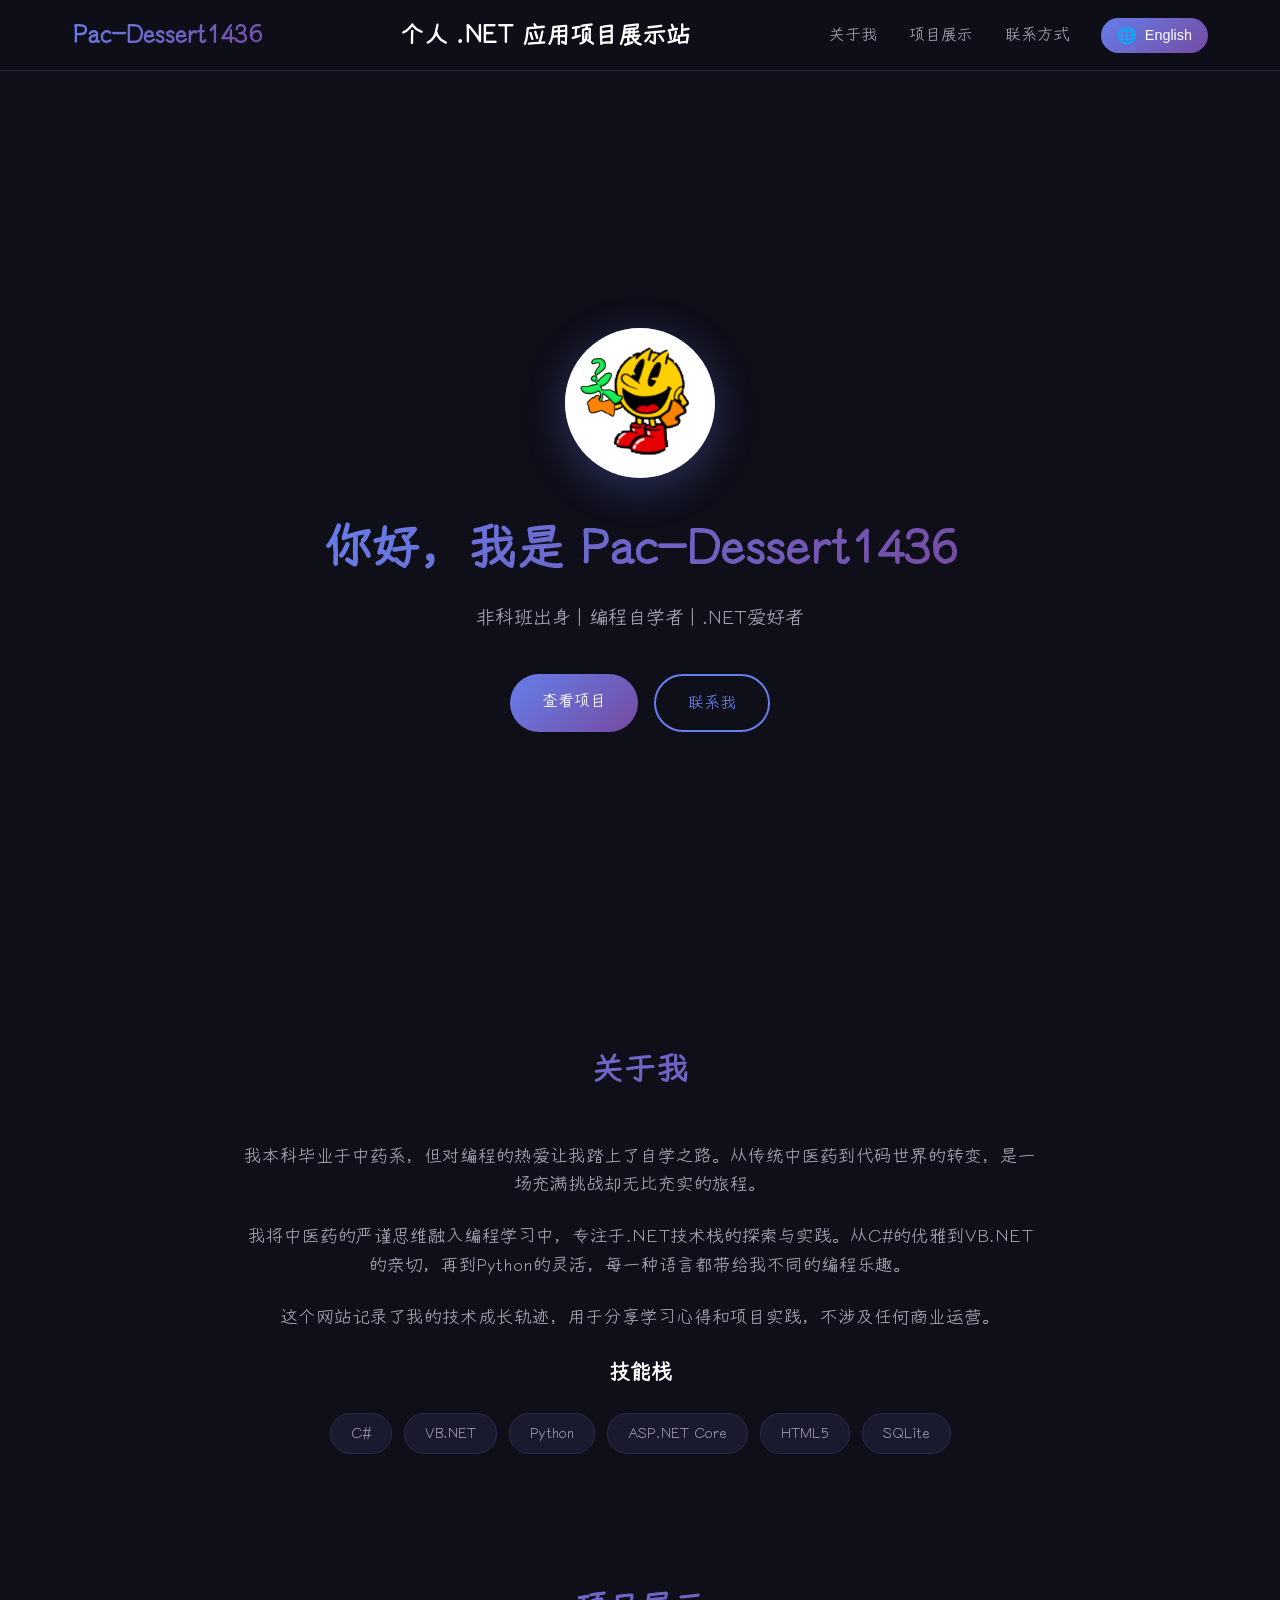
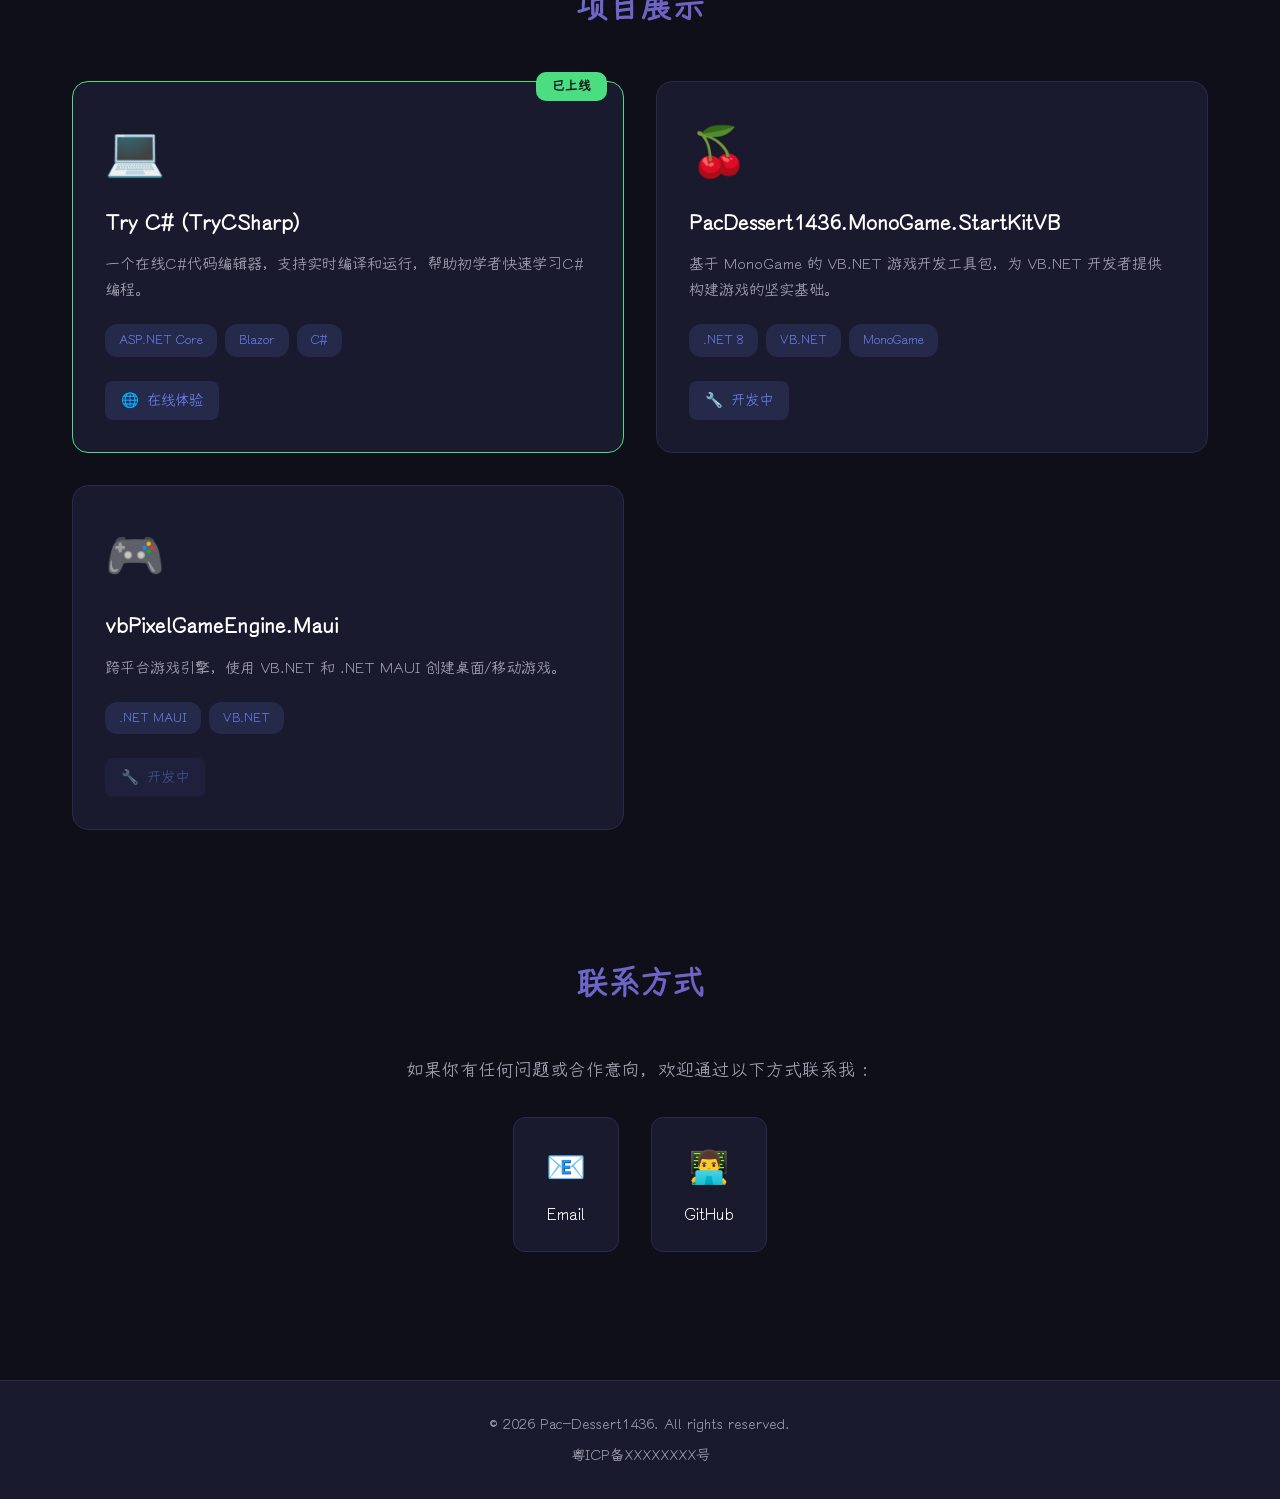
==== index.html @ a5272d70 "Polish the About Me sections Also introduced the local font file to speed up homepage loading." ====
<!DOCTYPE html>
<html lang="zh-CN">

<head>
    <meta charset="UTF-8">
    <meta name="viewport" content="width=device-width, initial-scale=1.0">
    <title>个人net应用项目展示站</title>
    <link rel="stylesheet" href="index.css">
</head>

<body>
    <header>
        <nav>
            <div class="logo">
                <h1>Pac-Dessert1436</h1>
            </div>
            <div class="site-name">
                <h2>个人 .NET 应用项目展示站</h2>
            </div>
            <div class="nav-links">
                <a href="#about" class="nav-link">关于我</a>
                <a href="#projects" class="nav-link">项目展示</a>
                <a href="#contact" class="nav-link">联系方式</a>
                <button class="lang-btn" id="langBtn" onclick="toggleLanguage()">
                    <span class="lang-icon">🌐</span>
                    <span class="lang-text">English</span>
                </button>
            </div>
        </nav>
    </header>

    <main>
        <section id="hero">
            <div class="hero-content">
                <div class="avatar">
                    <div class="avatar-circle">
                        <img src="avatar.png" alt="Profile" class="avatar-image">
                    </div>
                </div>
                <h2 class="hero-title">你好，我是 Pac-Dessert1436</h2>
                <p class="hero-subtitle">非科班出身 | 编程自学者 | .NET爱好者</p>
                <div class="hero-buttons">
                    <a href="#projects" class="btn-primary">查看项目</a>
                    <a href="#contact" class="btn-secondary">联系我</a>
                </div>
            </div>
        </section>

        <section id="about">
            <h2 class="section-title">关于我</h2>
            <div class="about-content">
                <p>我本科毕业于中药系，但对编程的热爱让我踏上了自学之路。从传统中医药到代码世界的转变，是一场充满挑战却无比充实的旅程。</p>
                <p>我将中医药的严谨思维融入编程学习中，专注于.NET技术栈的探索与实践。从C#的优雅到VB.NET的亲切，再到Python的灵活，每一种语言都带给我不同的编程乐趣。</p>
                <p>这个网站记录了我的技术成长轨迹，用于分享学习心得和项目实践，不涉及任何商业运营。</p>
                <div class="skills">
                    <h3>技能栈</h3>
                    <div class="skill-tags">
                        <span class="skill-tag">C#</span>
                        <span class="skill-tag">VB.NET</span>
                        <span class="skill-tag">Python</span>
                        <span class="skill-tag">ASP.NET Core</span>
                        <span class="skill-tag">HTML5</span>
                        <span class="skill-tag">SQLite</span>
                    </div>
                </div>
            </div>
        </section>

        <section id="projects">
            <h2 class="section-title">项目展示</h2>
            <div class="projects-grid">
                <div class="project-card active-project">
                    <div class="project-badge">已上线</div>
                    <div class="project-icon">💻</div>
                    <h3 class="project-title">Try C# (TryCSharp)</h3>
                    <p class="project-description">一个在线C#代码编辑器，支持实时编译和运行，帮助初学者快速学习C#编程。</p>
                    <div class="project-tech">
                        <span class="tech-tag">ASP.NET Core</span>
                        <span class="tech-tag">Blazor</span>
                        <span class="tech-tag">C#</span>
                    </div>
                    <div class="project-links">
                        <a href="https://trycsharp.pac-dessert1436.net" target="_blank" class="project-link">
                            <span>🌐</span> 在线体验
                        </a>
                    </div>
                </div>

                <div class="project-card">
                    <div class="project-icon">🍒</div>
                    <h3 class="project-title">PacDessert1436.MonoGame.StartKitVB</h3>
                    <p class="project-description">基于 MonoGame 的 VB.NET 游戏开发工具包，为 VB.NET 开发者提供构建游戏的坚实基础。</p>
                    <div class="project-tech">
                        <span class="tech-tag">.NET 8</span>
                        <span class="tech-tag">VB.NET</span>
                        <span class="tech-tag">MonoGame</span>
                    </div>
                    <div class="project-links">
                        <a href="https://www.nuget.org/packages/PacDessert1436.MonoGame.StartKitVB/" target="_blank"
                            class="project-link">
                            <span>🔧</span> 开发中
                        </a>
                    </div>
                </div>

                <div class="project-card">
                    <div class="project-icon">🎮</div>
                    <h3 class="project-title">vbPixelGameEngine.Maui</h3>
                    <p class="project-description">跨平台游戏引擎，使用 VB.NET 和 .NET MAUI 创建桌面/移动游戏。</p>
                    <div class="project-tech">
                        <span class="tech-tag">.NET MAUI</span>
                        <span class="tech-tag">VB.NET</span>
                    </div>
                    <div class="project-links">
                        <a href="#" class="project-link disabled">
                            <span>🔧</span> 开发中
                        </a>
                    </div>
                </div>
            </div>
        </section>

        <section id="contact">
            <h2 class="section-title">联系方式</h2>
            <div class="contact-content">
                <p>如果你有任何问题或合作意向，欢迎通过以下方式联系我：</p>
                <div class="contact-links">
                    <a href="mailto:benjamin_1436@qq.com" class="contact-link">
                        <span class="contact-icon">📧</span>
                        <span>Email</span>
                    </a>
                    <a href="https://github.com/Pac-Dessert1436" target="_blank" class="contact-link">
                        <span class="contact-icon">👨‍💻</span>
                        <span>GitHub</span>
                    </a>
                </div>
            </div>
        </section>
    </main>

    <footer>
        <div class="footer-content">
            <p>&copy; 2026 Pac-Dessert1436. All rights reserved.</p>
            <a href="https://beian.miit.gov.cn/" target="_blank" rel="noopener noreferrer">
                粤ICP备XXXXXXXX号
            </a>
        </div>
    </footer>

    <script src="index.js"></script>
</body>

</html>
---- index.css ----
@font-face {
    font-family: 'Yozai';
    src: url('Yozai-Regular.ttf') format('truetype');
    font-weight: normal;
    font-style: normal;
    font-display: swap;
}

* {
    margin: 0;
    padding: 0;
    box-sizing: border-box;
}

:root {
    --primary-color: #667eea;
    --primary-dark: #5a6fd6;
    --secondary-color: #764ba2;
    --bg-dark: #0f0f1a;
    --bg-card: #1a1a2e;
    --bg-card-hover: #252542;
    --text-primary: #ffffff;
    --text-secondary: #a0a0b0;
    --border-color: #2a2a4a;
    --accent-color: #4ade80;
}

body {
    font-family: 'Yozai', sans-serif;
    background-color: var(--bg-dark);
    color: var(--text-primary);
    line-height: 1.6;
    min-height: 100vh;
}

header {
    position: fixed;
    top: 0;
    left: 0;
    right: 0;
    background-color: rgba(15, 15, 26, 0.95);
    backdrop-filter: blur(10px);
    z-index: 1000;
    border-bottom: 1px solid var(--border-color);
}

nav {
    max-width: 1200px;
    margin: 0 auto;
    padding: 1rem 2rem;
    display: flex;
    justify-content: space-between;
    align-items: center;
}

.logo h1 {
    font-size: 1.5rem;
    background: linear-gradient(135deg, var(--primary-color), var(--secondary-color));
    -webkit-background-clip: text;
    -webkit-text-fill-color: transparent;
    background-clip: text;
}

.nav-links {
    display: flex;
    gap: 2rem;
    align-items: center;
}

.nav-link {
    color: var(--text-secondary);
    text-decoration: none;
    font-weight: 400;
    transition: color 0.3s ease;
}

.nav-link:hover {
    color: var(--primary-color);
}

.lang-btn {
    display: flex;
    align-items: center;
    gap: 0.5rem;
    padding: 0.5rem 1rem;
    background: linear-gradient(135deg, var(--primary-color), var(--secondary-color));
    border: none;
    border-radius: 20px;
    color: white;
    font-size: 0.9rem;
    cursor: pointer;
    transition: transform 0.3s ease, box-shadow 0.3s ease;
}

.lang-btn:hover {
    transform: translateY(-2px);
    box-shadow: 0 4px 15px rgba(102, 126, 234, 0.4);
}

.lang-icon {
    font-size: 1rem;
}

main {
    padding-top: 80px;
}

section {
    padding: 4rem 2rem;
    max-width: 1200px;
    margin: 0 auto;
}

.section-title {
    font-size: 2rem;
    text-align: center;
    margin-bottom: 3rem;
    background: linear-gradient(135deg, var(--primary-color), var(--secondary-color));
    -webkit-background-clip: text;
    -webkit-text-fill-color: transparent;
    background-clip: text;
}

#hero {
    min-height: 100vh;
    display: flex;
    align-items: center;
    justify-content: center;
    text-align: center;
    padding: 6rem 2rem;
}

.hero-content {
    max-width: 800px;
}

.avatar {
    margin-bottom: 2rem;
}

.avatar-circle {
    width: 150px;
    height: 150px;
    border-radius: 50%;
    background: linear-gradient(135deg, var(--primary-color), var(--secondary-color));
    display: flex;
    align-items: center;
    justify-content: center;
    margin: 0 auto;
    box-shadow: 0 10px 40px rgba(102, 126, 234, 0.3);
    animation: float 3s ease-in-out infinite;
}

@keyframes float {
    0%, 100% { transform: translateY(0); }
    50% { transform: translateY(-10px); }
}

.avatar-image {
    width: 100%;
    height: 100%;
    border-radius: 50%;
    object-fit: cover;
}

.hero-title {
    font-size: 3rem;
    margin-bottom: 1rem;
    background: linear-gradient(135deg, var(--primary-color), var(--secondary-color));
    -webkit-background-clip: text;
    -webkit-text-fill-color: transparent;
    background-clip: text;
}

.hero-subtitle {
    font-size: 1.2rem;
    color: var(--text-secondary);
    margin-bottom: 2.5rem;
}

.hero-buttons {
    display: flex;
    gap: 1rem;
    justify-content: center;
    flex-wrap: wrap;
}

.btn-primary, .btn-secondary {
    padding: 0.875rem 2rem;
    border-radius: 30px;
    text-decoration: none;
    font-weight: 500;
    transition: all 0.3s ease;
}

.btn-primary {
    background: linear-gradient(135deg, var(--primary-color), var(--secondary-color));
    color: white;
}

.btn-primary:hover {
    transform: translateY(-2px);
    box-shadow: 0 5px 20px rgba(102, 126, 234, 0.4);
}

.btn-secondary {
    background: transparent;
    color: var(--primary-color);
    border: 2px solid var(--primary-color);
}

.btn-secondary:hover {
    background: var(--primary-color);
    color: white;
}

.about-content {
    max-width: 800px;
    margin: 0 auto;
    text-align: center;
}

.about-content p {
    font-size: 1.1rem;
    color: var(--text-secondary);
    margin-bottom: 1.5rem;
}

.skills h3 {
    font-size: 1.3rem;
    margin-bottom: 1.5rem;
    color: var(--text-primary);
}

.skill-tags {
    display: flex;
    flex-wrap: wrap;
    gap: 0.75rem;
    justify-content: center;
}

.skill-tag {
    padding: 0.5rem 1.25rem;
    background-color: var(--bg-card);
    border: 1px solid var(--border-color);
    border-radius: 20px;
    color: var(--text-secondary);
    font-size: 0.9rem;
    transition: all 0.3s ease;
}

.skill-tag:hover {
    border-color: var(--primary-color);
    color: var(--primary-color);
}

.projects-grid {
    display: grid;
    grid-template-columns: repeat(2, 1fr);
    gap: 2rem;
}

.project-card {
    background-color: var(--bg-card);
    border: 1px solid var(--border-color);
    border-radius: 16px;
    padding: 2rem;
    transition: all 0.3s ease;
    position: relative;
}

.project-card:hover {
    transform: translateY(-5px);
    border-color: var(--primary-color);
    box-shadow: 0 10px 40px rgba(102, 126, 234, 0.15);
}

.project-card.active-project {
    border-color: var(--accent-color);
}

.project-badge {
    position: absolute;
    top: -10px;
    right: 1rem;
    padding: 0.25rem 1rem;
    background-color: var(--accent-color);
    color: var(--bg-dark);
    border-radius: 10px;
    font-size: 0.8rem;
    font-weight: 600;
}

.project-icon {
    font-size: 3rem;
    margin-bottom: 1rem;
}

.project-title {
    font-size: 1.3rem;
    margin-bottom: 0.75rem;
    color: var(--text-primary);
}

.project-description {
    color: var(--text-secondary);
    font-size: 0.95rem;
    margin-bottom: 1.25rem;
    line-height: 1.7;
}

.project-tech {
    display: flex;
    flex-wrap: wrap;
    gap: 0.5rem;
    margin-bottom: 1.5rem;
}

.tech-tag {
    padding: 0.375rem 0.875rem;
    background-color: rgba(102, 126, 234, 0.15);
    border-radius: 12px;
    color: var(--primary-color);
    font-size: 0.8rem;
}

.project-links {
    display: flex;
    gap: 1rem;
}

.project-link {
    display: flex;
    align-items: center;
    gap: 0.5rem;
    padding: 0.5rem 1rem;
    background-color: rgba(102, 126, 234, 0.15);
    border-radius: 8px;
    color: var(--primary-color);
    text-decoration: none;
    font-size: 0.9rem;
    transition: all 0.3s ease;
}

.project-link:hover:not(.disabled) {
    background-color: var(--primary-color);
    color: white;
}

.project-link.disabled {
    opacity: 0.5;
    cursor: not-allowed;
}

.contact-content {
    max-width: 600px;
    margin: 0 auto;
    text-align: center;
}

.contact-content p {
    font-size: 1.1rem;
    color: var(--text-secondary);
    margin-bottom: 2rem;
}

.contact-links {
    display: flex;
    justify-content: center;
    gap: 2rem;
    flex-wrap: wrap;
}

.contact-link {
    display: flex;
    flex-direction: column;
    align-items: center;
    gap: 0.5rem;
    padding: 1.5rem 2rem;
    background-color: var(--bg-card);
    border: 1px solid var(--border-color);
    border-radius: 12px;
    color: var(--text-primary);
    text-decoration: none;
    transition: all 0.3s ease;
}

.contact-link:hover {
    border-color: var(--primary-color);
    transform: translateY(-3px);
}

.contact-icon {
    font-size: 2rem;
}

footer {
    background-color: var(--bg-card);
    border-top: 1px solid var(--border-color);
    padding: 2rem;
    margin-top: 4rem;
}

.footer-content {
    max-width: 1200px;
    margin: 0 auto;
    text-align: center;
    color: var(--text-secondary);
    font-size: 0.9rem;
}

.footer-content a {
    color: var(--text-secondary);
    text-decoration: none;
    margin-top: 0.5rem;
    display: inline-block;
}

.footer-content a:hover {
    color: var(--primary-color);
}

@media (max-width: 768px) {
    .nav-links {
        gap: 1rem;
    }

    .nav-link {
        font-size: 0.9rem;
    }

    .hero-title {
        font-size: 2rem;
    }

    .hero-subtitle {
        font-size: 1rem;
    }

    .section-title {
        font-size: 1.5rem;
    }

    .projects-grid {
        grid-template-columns: 1fr;
    }

    .contact-links {
        gap: 1rem;
    }
}
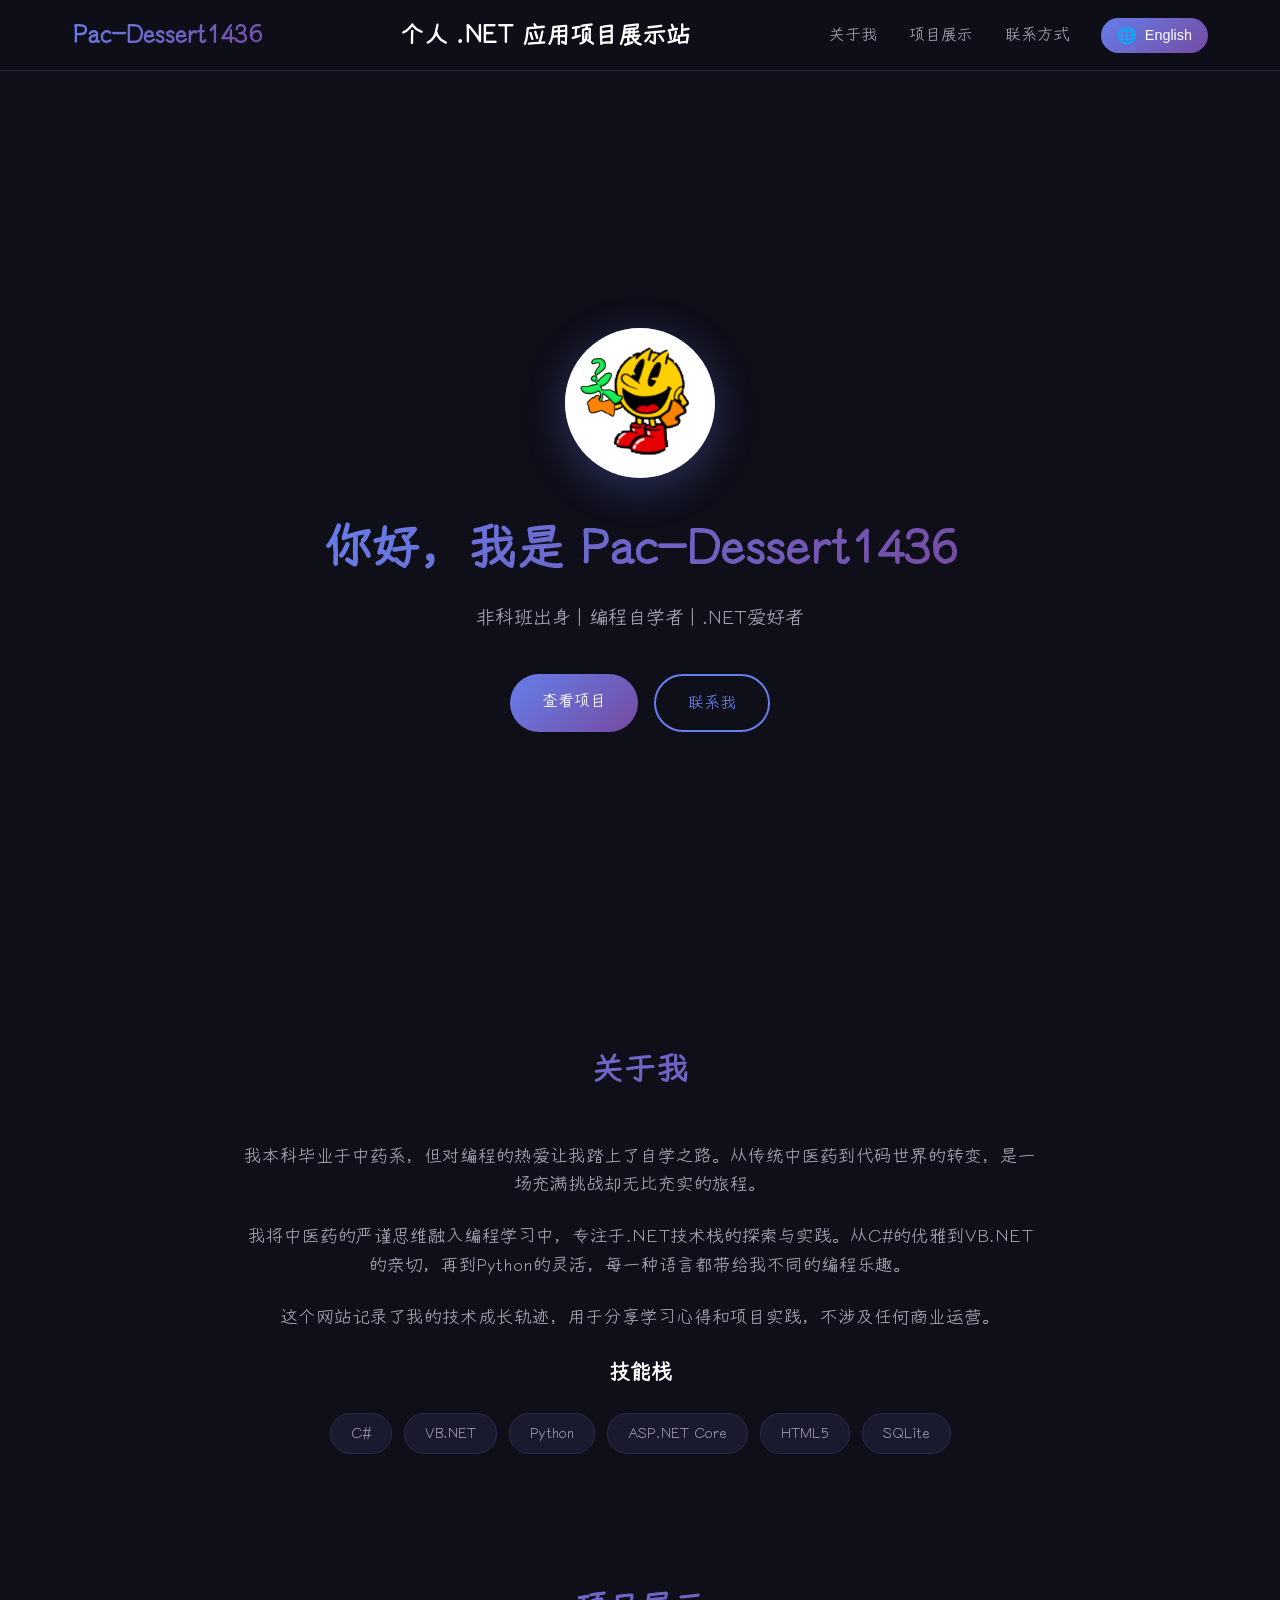
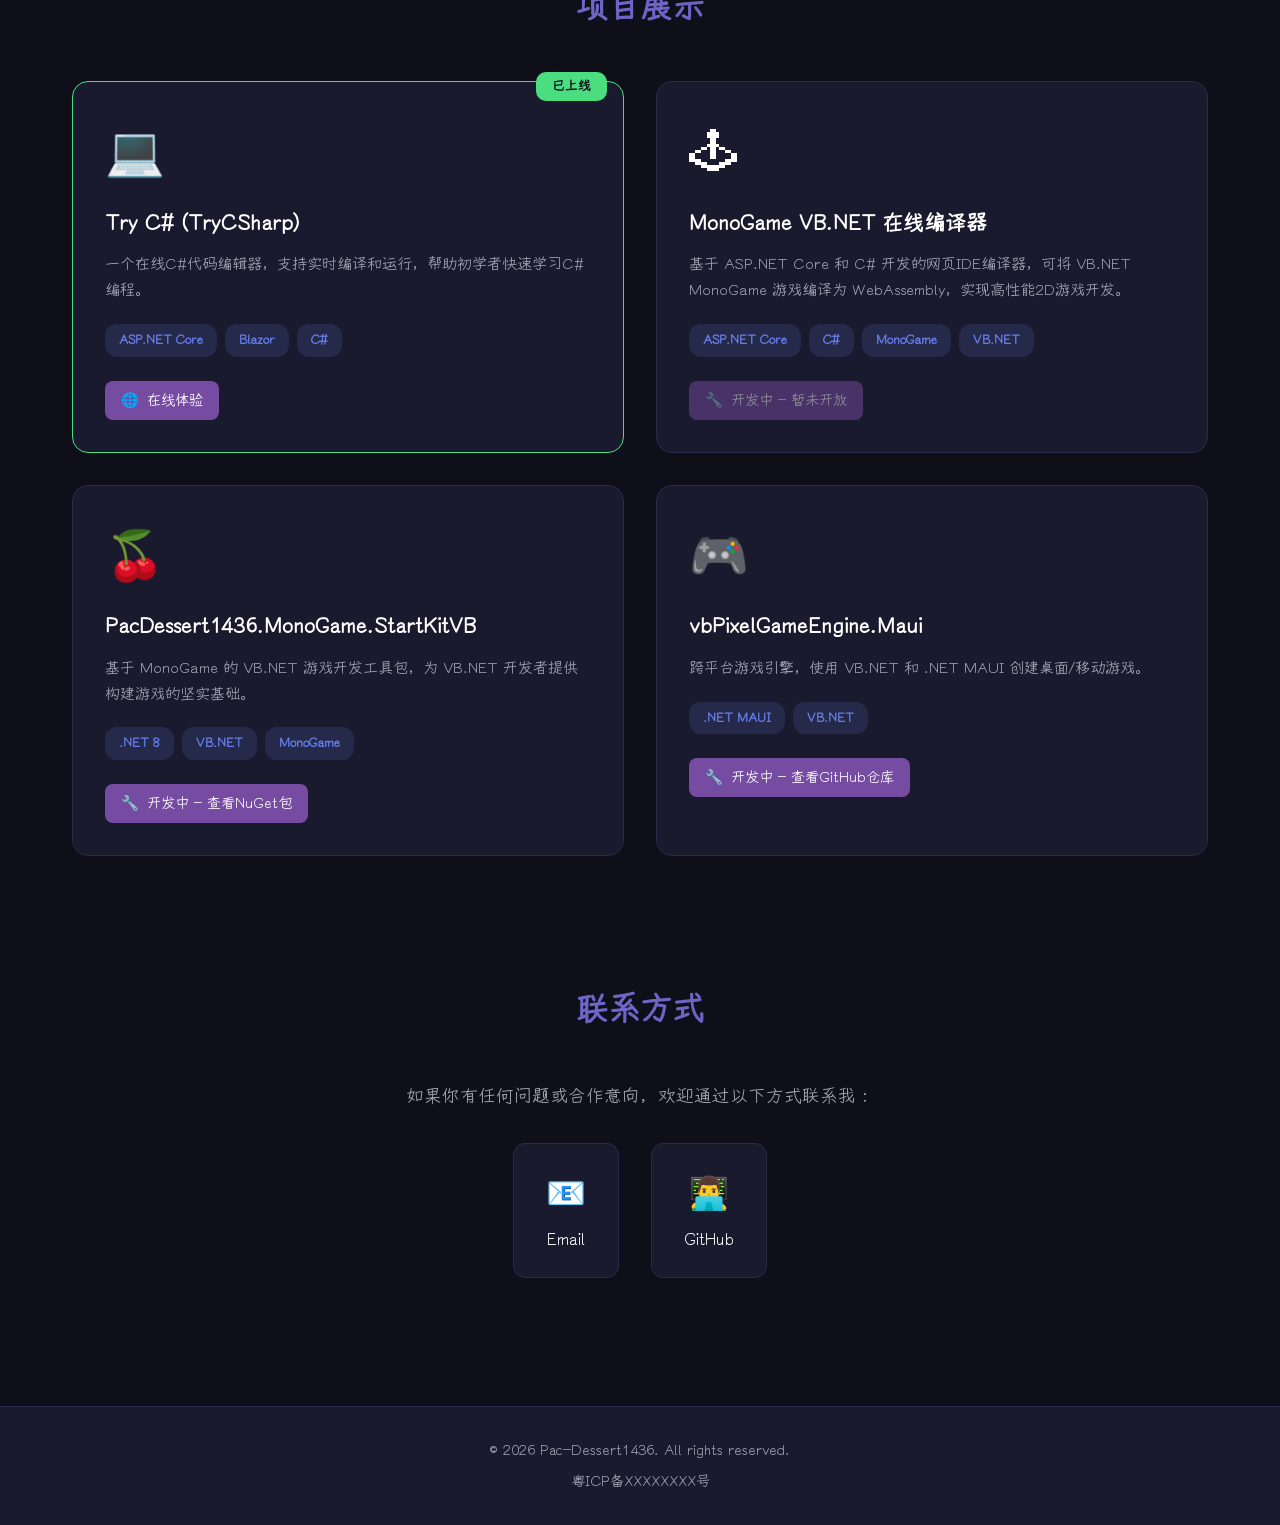
==== commit 987769ed: "Add an item to Project Showcase" ====
--- a/index.html
+++ b/index.html
@@ -87,6 +87,24 @@
                 </div>
 
                 <div class="project-card">
+                    <div class="project-icon">🕹</div>
+                    <h3 class="project-title">MonoGame VB.NET 在线编译器</h3>
+                    <p class="project-description">基于 ASP.NET Core 和 C# 开发的网页IDE编译器，可将 VB.NET MonoGame 游戏编译为
+                        WebAssembly，实现高性能2D游戏开发。</p>
+                    <div class="project-tech">
+                        <span class="tech-tag">ASP.NET Core</span>
+                        <span class="tech-tag">C#</span>
+                        <span class="tech-tag">MonoGame</span>
+                        <span class="tech-tag">VB.NET</span>
+                    </div>
+                    <div class="project-links">
+                        <a href="#" target="_blank" class="project-link disabled">
+                            <span>🔧</span> 开发中 - 暂未开放
+                        </a>
+                    </div>
+                </div>
+
+                <div class="project-card">
                     <div class="project-icon">🍒</div>
                     <h3 class="project-title">PacDessert1436.MonoGame.StartKitVB</h3>
                     <p class="project-description">基于 MonoGame 的 VB.NET 游戏开发工具包，为 VB.NET 开发者提供构建游戏的坚实基础。</p>
@@ -98,7 +116,7 @@
                     <div class="project-links">
                         <a href="https://www.nuget.org/packages/PacDessert1436.MonoGame.StartKitVB/" target="_blank"
                             class="project-link">
-                            <span>🔧</span> 开发中
+                            <span>🔧</span> 开发中 - 查看NuGet包
                         </a>
                     </div>
                 </div>
@@ -112,8 +130,9 @@
                         <span class="tech-tag">VB.NET</span>
                     </div>
                     <div class="project-links">
-                        <a href="#" class="project-link disabled">
-                            <span>🔧</span> 开发中
+                        <a href="https://github.com/Pac-Dessert1436/vbPixelGameEngine.Maui" target="_blank"
+                            class="project-link">
+                            <span>🔧</span> 开发中 - 查看GitHub仓库
                         </a>
                     </div>
                 </div>
--- a/index.css
+++ b/index.css
@@ -152,8 +152,15 @@
 }
 
 @keyframes float {
-    0%, 100% { transform: translateY(0); }
-    50% { transform: translateY(-10px); }
+
+    0%,
+    100% {
+        transform: translateY(0);
+    }
+
+    50% {
+        transform: translateY(-10px);
+    }
 }
 
 .avatar-image {
@@ -185,7 +192,8 @@
     flex-wrap: wrap;
 }
 
-.btn-primary, .btn-secondary {
+.btn-primary,
+.btn-secondary {
     padding: 0.875rem 2rem;
     border-radius: 30px;
     text-decoration: none;
@@ -322,6 +330,7 @@
     border-radius: 12px;
     color: var(--primary-color);
     font-size: 0.8rem;
+    font-weight: bold;
 }
 
 .project-links {
@@ -334,9 +343,9 @@
     align-items: center;
     gap: 0.5rem;
     padding: 0.5rem 1rem;
-    background-color: rgba(102, 126, 234, 0.15);
+    background-color: var(--secondary-color);
     border-radius: 8px;
-    color: var(--primary-color);
+    color: var(--text-primary);
     text-decoration: none;
     font-size: 0.9rem;
     transition: all 0.3s ease;
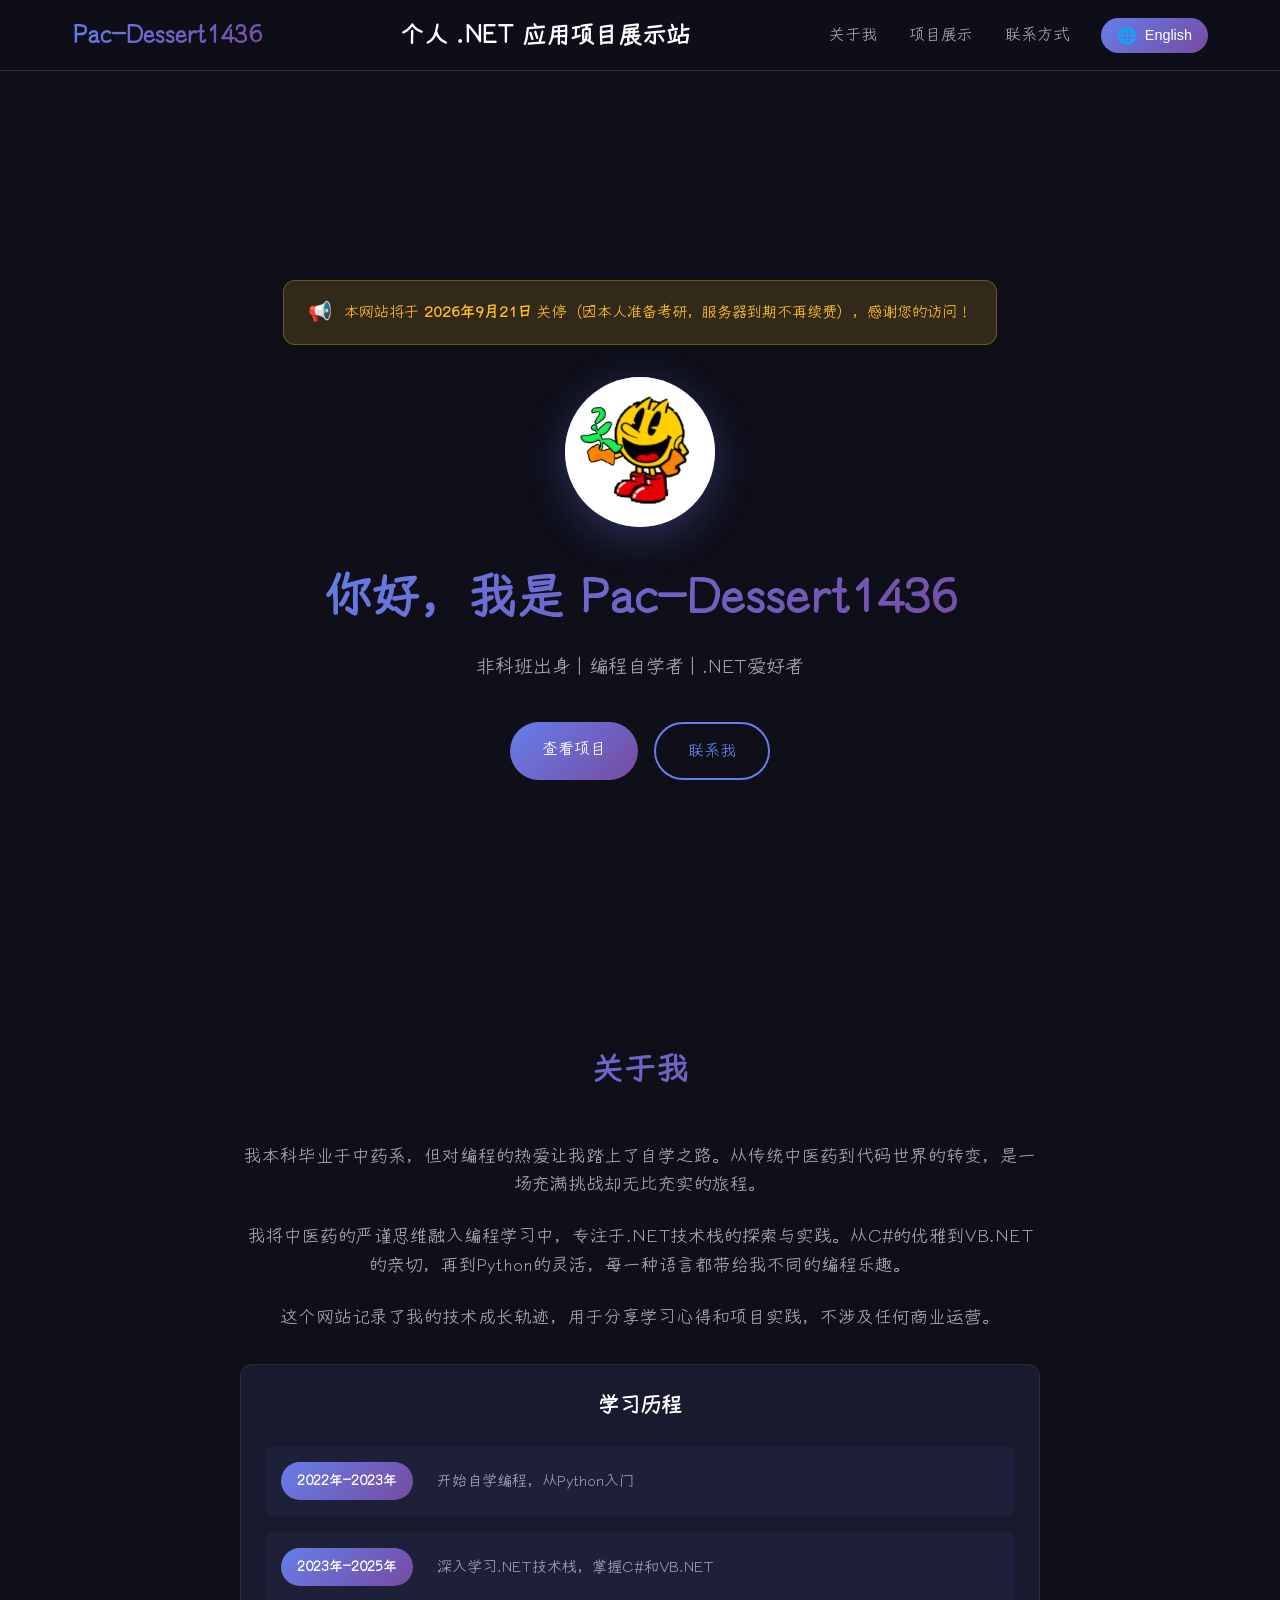
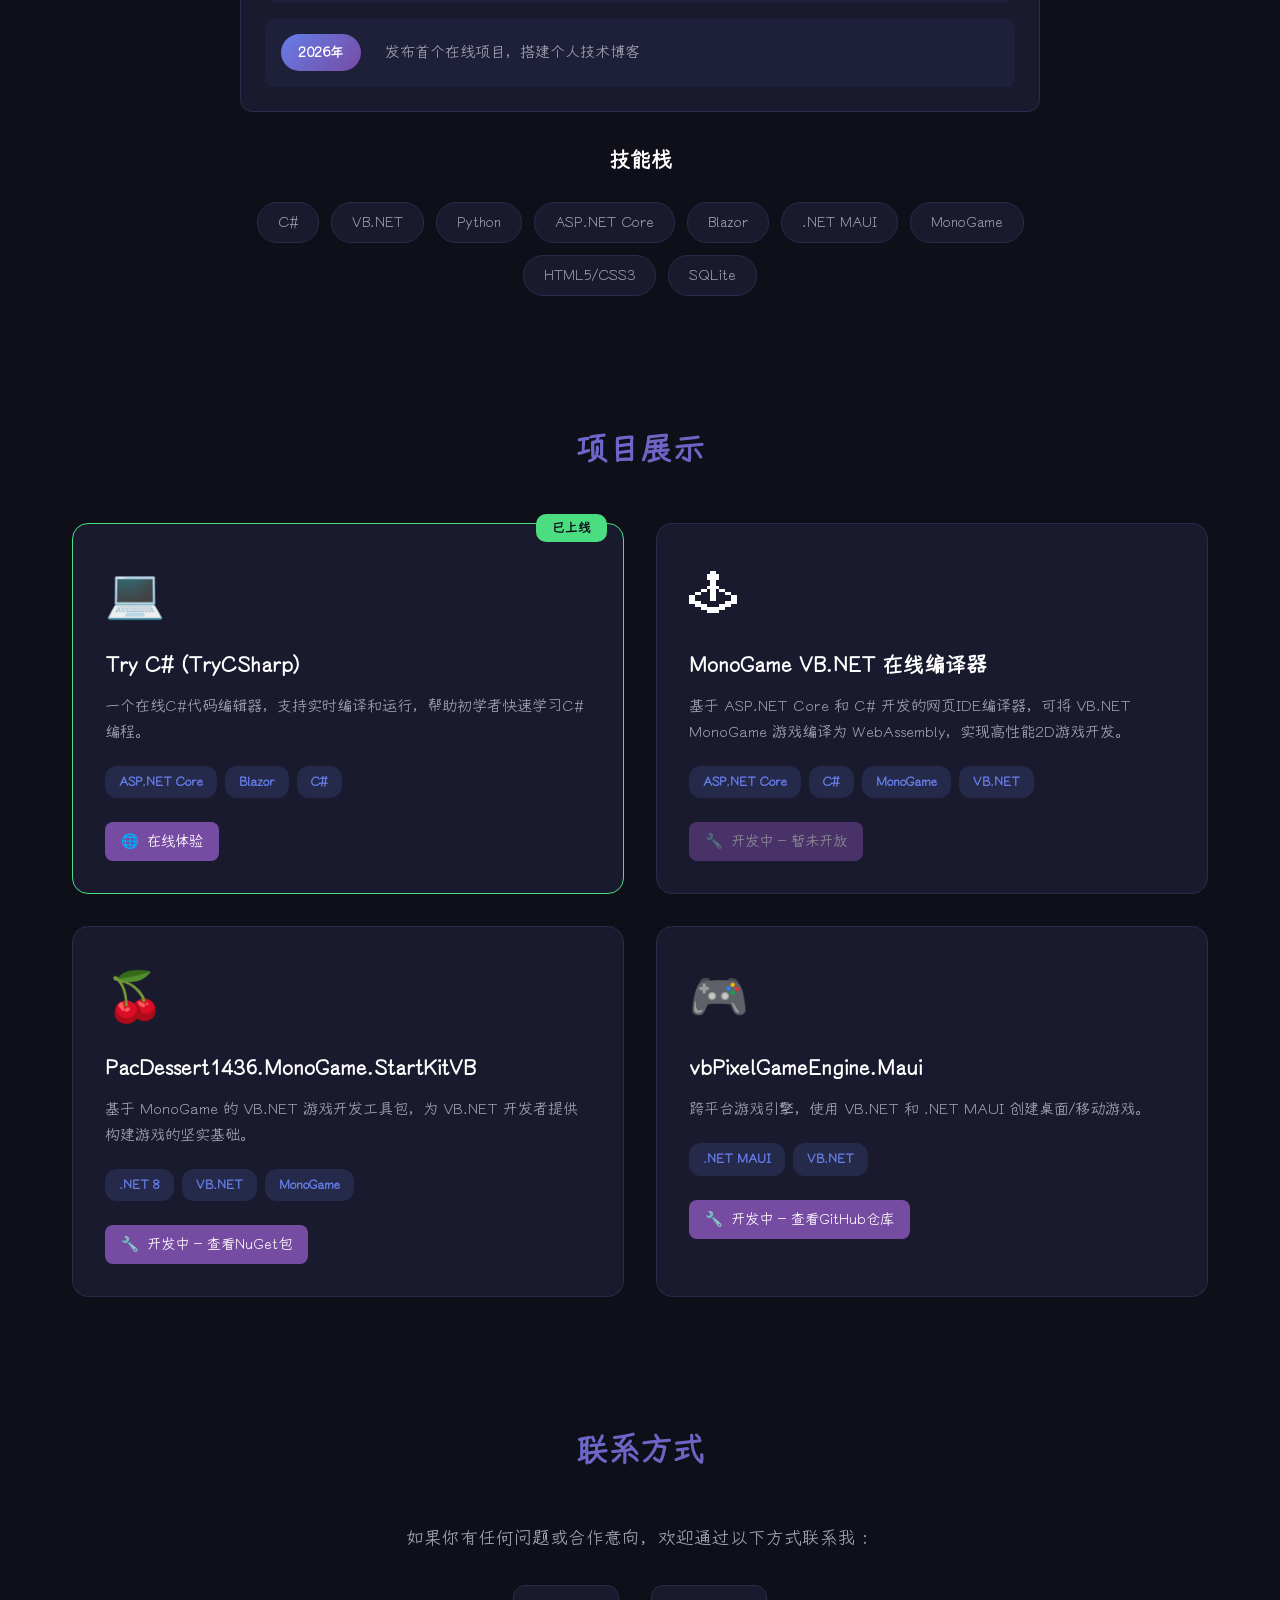
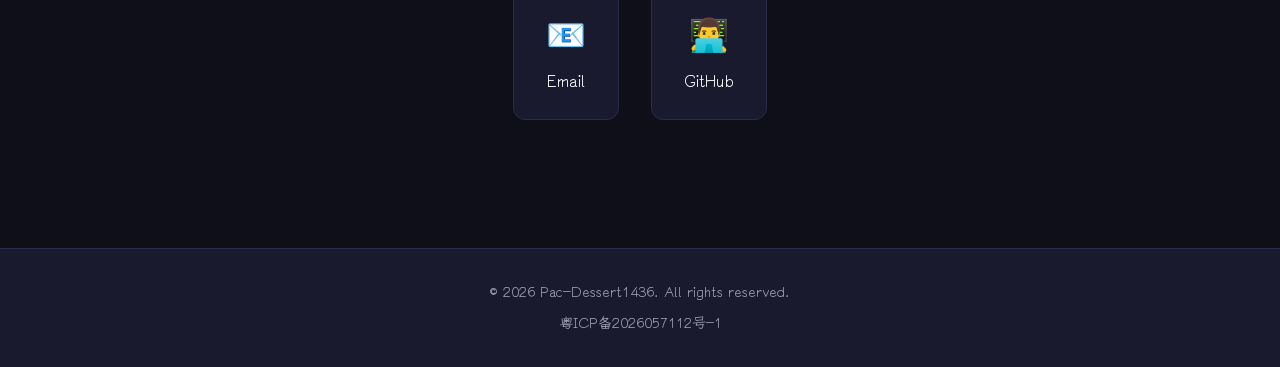
==== commit cc6a17d7: "Enhance homepage with ICP filing info" ====
--- a/index.html
+++ b/index.html
@@ -32,6 +32,10 @@
     <main>
         <section id="hero">
             <div class="hero-content">
+                <div class="server-notice">
+                    <span class="notice-icon">📢</span>
+                    <span>本网站将于 <strong>2026年9月21日</strong> 关停（因本人准备考研，服务器到期不再续费），感谢您的访问！</span>
+                </div>
                 <div class="avatar">
                     <div class="avatar-circle">
                         <img src="avatar.png" alt="Profile" class="avatar-image">
@@ -52,6 +56,23 @@
                 <p>我本科毕业于中药系，但对编程的热爱让我踏上了自学之路。从传统中医药到代码世界的转变，是一场充满挑战却无比充实的旅程。</p>
                 <p>我将中医药的严谨思维融入编程学习中，专注于.NET技术栈的探索与实践。从C#的优雅到VB.NET的亲切，再到Python的灵活，每一种语言都带给我不同的编程乐趣。</p>
                 <p>这个网站记录了我的技术成长轨迹，用于分享学习心得和项目实践，不涉及任何商业运营。</p>
+                <div class="timeline">
+                    <h3>学习历程</h3>
+                    <div class="timeline-items">
+                        <div class="timeline-item">
+                            <span class="timeline-date">2022年-2023年</span>
+                            <span class="timeline-content">开始自学编程，从Python入门</span>
+                        </div>
+                        <div class="timeline-item">
+                            <span class="timeline-date">2023年-2025年</span>
+                            <span class="timeline-content">深入学习.NET技术栈，掌握C#和VB.NET</span>
+                        </div>
+                        <div class="timeline-item">
+                            <span class="timeline-date">2026年</span>
+                            <span class="timeline-content">发布首个在线项目，搭建个人技术博客</span>
+                        </div>
+                    </div>
+                </div>
                 <div class="skills">
                     <h3>技能栈</h3>
                     <div class="skill-tags">
@@ -59,7 +80,10 @@
                         <span class="skill-tag">VB.NET</span>
                         <span class="skill-tag">Python</span>
                         <span class="skill-tag">ASP.NET Core</span>
-                        <span class="skill-tag">HTML5</span>
+                        <span class="skill-tag">Blazor</span>
+                        <span class="skill-tag">.NET MAUI</span>
+                        <span class="skill-tag">MonoGame</span>
+                        <span class="skill-tag">HTML5/CSS3</span>
                         <span class="skill-tag">SQLite</span>
                     </div>
                 </div>
@@ -144,7 +168,7 @@
             <div class="contact-content">
                 <p>如果你有任何问题或合作意向，欢迎通过以下方式联系我：</p>
                 <div class="contact-links">
-                    <a href="mailto:benjamin_1436@qq.com" class="contact-link">
+                    <a href="mailto:benjamin_2001@qq.com" class="contact-link">
                         <span class="contact-icon">📧</span>
                         <span>Email</span>
                     </a>
@@ -161,7 +185,7 @@
         <div class="footer-content">
             <p>&copy; 2026 Pac-Dessert1436. All rights reserved.</p>
             <a href="https://beian.miit.gov.cn/" target="_blank" rel="noopener noreferrer">
-                粤ICP备XXXXXXXX号
+                粤ICP备2026057112号-1
             </a>
         </div>
     </footer>
--- a/index.css
+++ b/index.css
@@ -134,6 +134,38 @@
     max-width: 800px;
 }
 
+.server-notice {
+    display: flex;
+    align-items: center;
+    gap: 0.75rem;
+    padding: 1rem 1.5rem;
+    background-color: rgba(251, 191, 36, 0.15);
+    border: 1px solid rgba(251, 191, 36, 0.3);
+    border-radius: 12px;
+    color: #fbbf24;
+    font-size: 0.95rem;
+    margin-bottom: 2rem;
+    animation: pulse-notice 2s ease-in-out infinite;
+}
+
+@keyframes pulse-notice {
+    0%, 100% {
+        opacity: 1;
+    }
+    50% {
+        opacity: 0.8;
+    }
+}
+
+.notice-icon {
+    font-size: 1.2rem;
+}
+
+.server-notice strong {
+    color: #fbbf24;
+    font-weight: 600;
+}
+
 .avatar {
     margin-bottom: 2rem;
 }
@@ -232,6 +264,56 @@
     font-size: 1.1rem;
     color: var(--text-secondary);
     margin-bottom: 1.5rem;
+}
+
+.timeline {
+    margin: 2rem 0;
+    padding: 1.5rem;
+    background-color: var(--bg-card);
+    border: 1px solid var(--border-color);
+    border-radius: 12px;
+}
+
+.timeline h3 {
+    font-size: 1.3rem;
+    margin-bottom: 1.5rem;
+    color: var(--text-primary);
+}
+
+.timeline-items {
+    display: flex;
+    flex-direction: column;
+    gap: 1rem;
+}
+
+.timeline-item {
+    display: flex;
+    align-items: center;
+    gap: 1.5rem;
+    padding: 1rem;
+    background-color: rgba(102, 126, 234, 0.05);
+    border-radius: 8px;
+    transition: all 0.3s ease;
+}
+
+.timeline-item:hover {
+    background-color: rgba(102, 126, 234, 0.1);
+}
+
+.timeline-date {
+    min-width: 80px;
+    padding: 0.5rem 1rem;
+    background: linear-gradient(135deg, var(--primary-color), var(--secondary-color));
+    border-radius: 20px;
+    font-size: 0.85rem;
+    font-weight: 600;
+    text-align: center;
+    color: white;
+}
+
+.timeline-content {
+    color: var(--text-secondary);
+    font-size: 0.95rem;
 }
 
 .skills h3 {
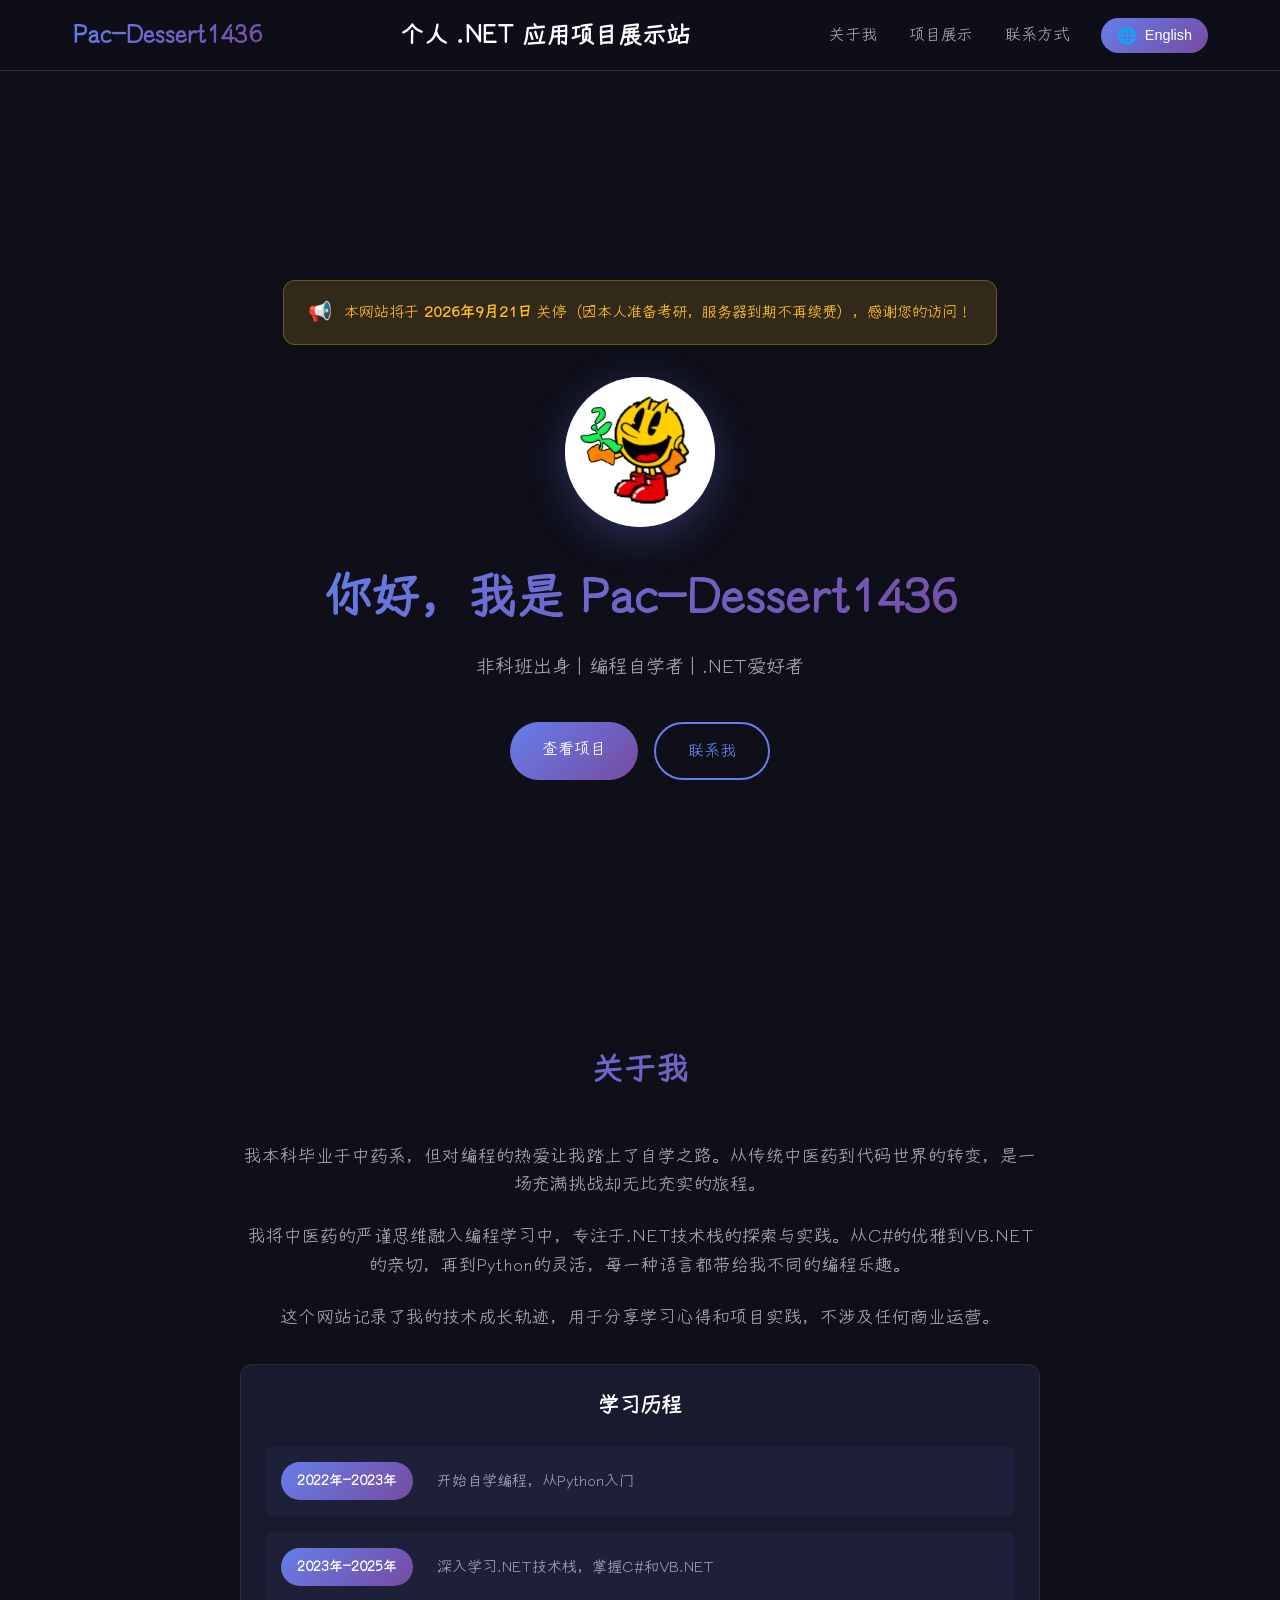
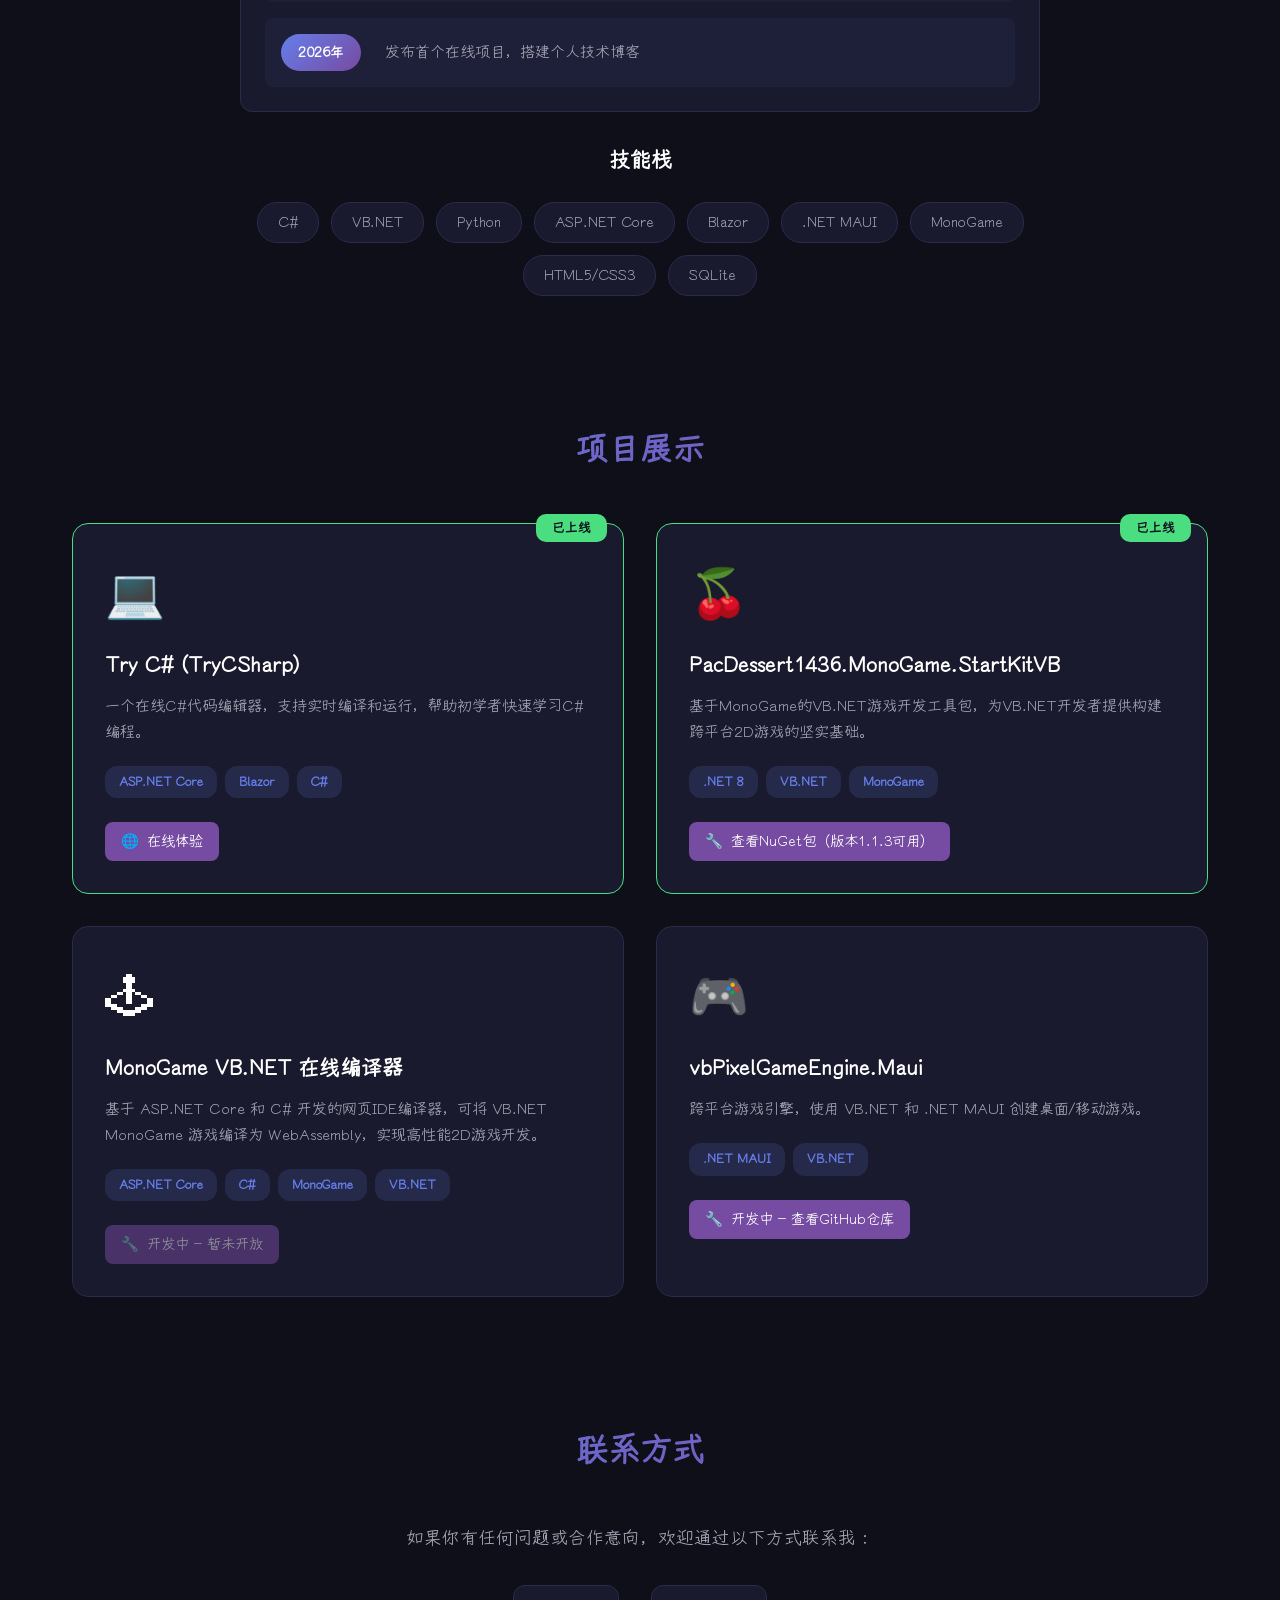
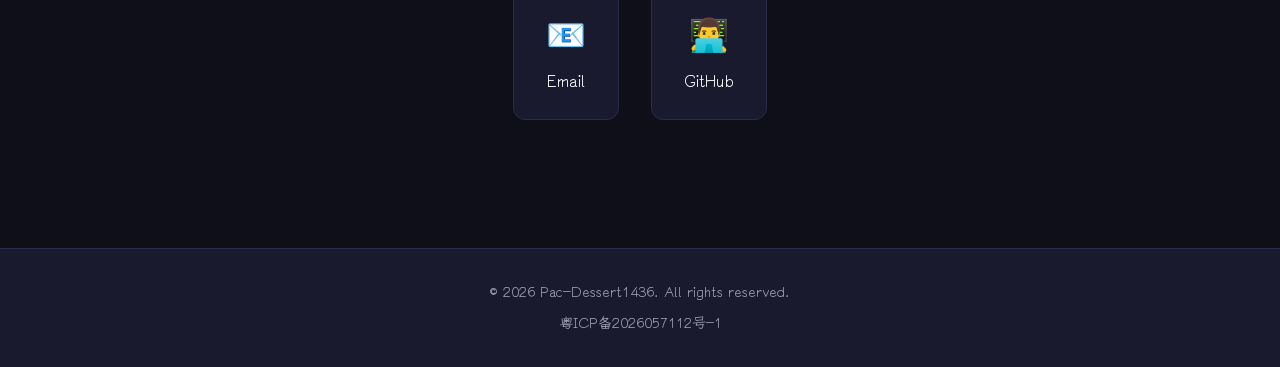
==== commit 5b13c323: "Update project info: MonoGame StartKit VB" ====
--- a/index.html
+++ b/index.html
@@ -110,6 +110,24 @@
                     </div>
                 </div>
 
+                <div class="project-card active-project">
+                    <div class="project-badge">已上线</div>
+                    <div class="project-icon">🍒</div>
+                    <h3 class="project-title">PacDessert1436.MonoGame.StartKitVB</h3>
+                    <p class="project-description">基于MonoGame的VB.NET游戏开发工具包，为VB.NET开发者提供构建跨平台2D游戏的坚实基础。</p>
+                    <div class="project-tech">
+                        <span class="tech-tag">.NET 8</span>
+                        <span class="tech-tag">VB.NET</span>
+                        <span class="tech-tag">MonoGame</span>
+                    </div>
+                    <div class="project-links">
+                        <a href="https://www.nuget.org/packages/PacDessert1436.MonoGame.StartKitVB/" target="_blank"
+                            class="project-link">
+                            <span>🔧</span> 查看NuGet包（版本1.1.3可用）
+                        </a>
+                    </div>
+                </div>
+
                 <div class="project-card">
                     <div class="project-icon">🕹</div>
                     <h3 class="project-title">MonoGame VB.NET 在线编译器</h3>
@@ -124,23 +142,6 @@
                     <div class="project-links">
                         <a href="#" target="_blank" class="project-link disabled">
                             <span>🔧</span> 开发中 - 暂未开放
-                        </a>
-                    </div>
-                </div>
-
-                <div class="project-card">
-                    <div class="project-icon">🍒</div>
-                    <h3 class="project-title">PacDessert1436.MonoGame.StartKitVB</h3>
-                    <p class="project-description">基于 MonoGame 的 VB.NET 游戏开发工具包，为 VB.NET 开发者提供构建游戏的坚实基础。</p>
-                    <div class="project-tech">
-                        <span class="tech-tag">.NET 8</span>
-                        <span class="tech-tag">VB.NET</span>
-                        <span class="tech-tag">MonoGame</span>
-                    </div>
-                    <div class="project-links">
-                        <a href="https://www.nuget.org/packages/PacDessert1436.MonoGame.StartKitVB/" target="_blank"
-                            class="project-link">
-                            <span>🔧</span> 开发中 - 查看NuGet包
                         </a>
                     </div>
                 </div>
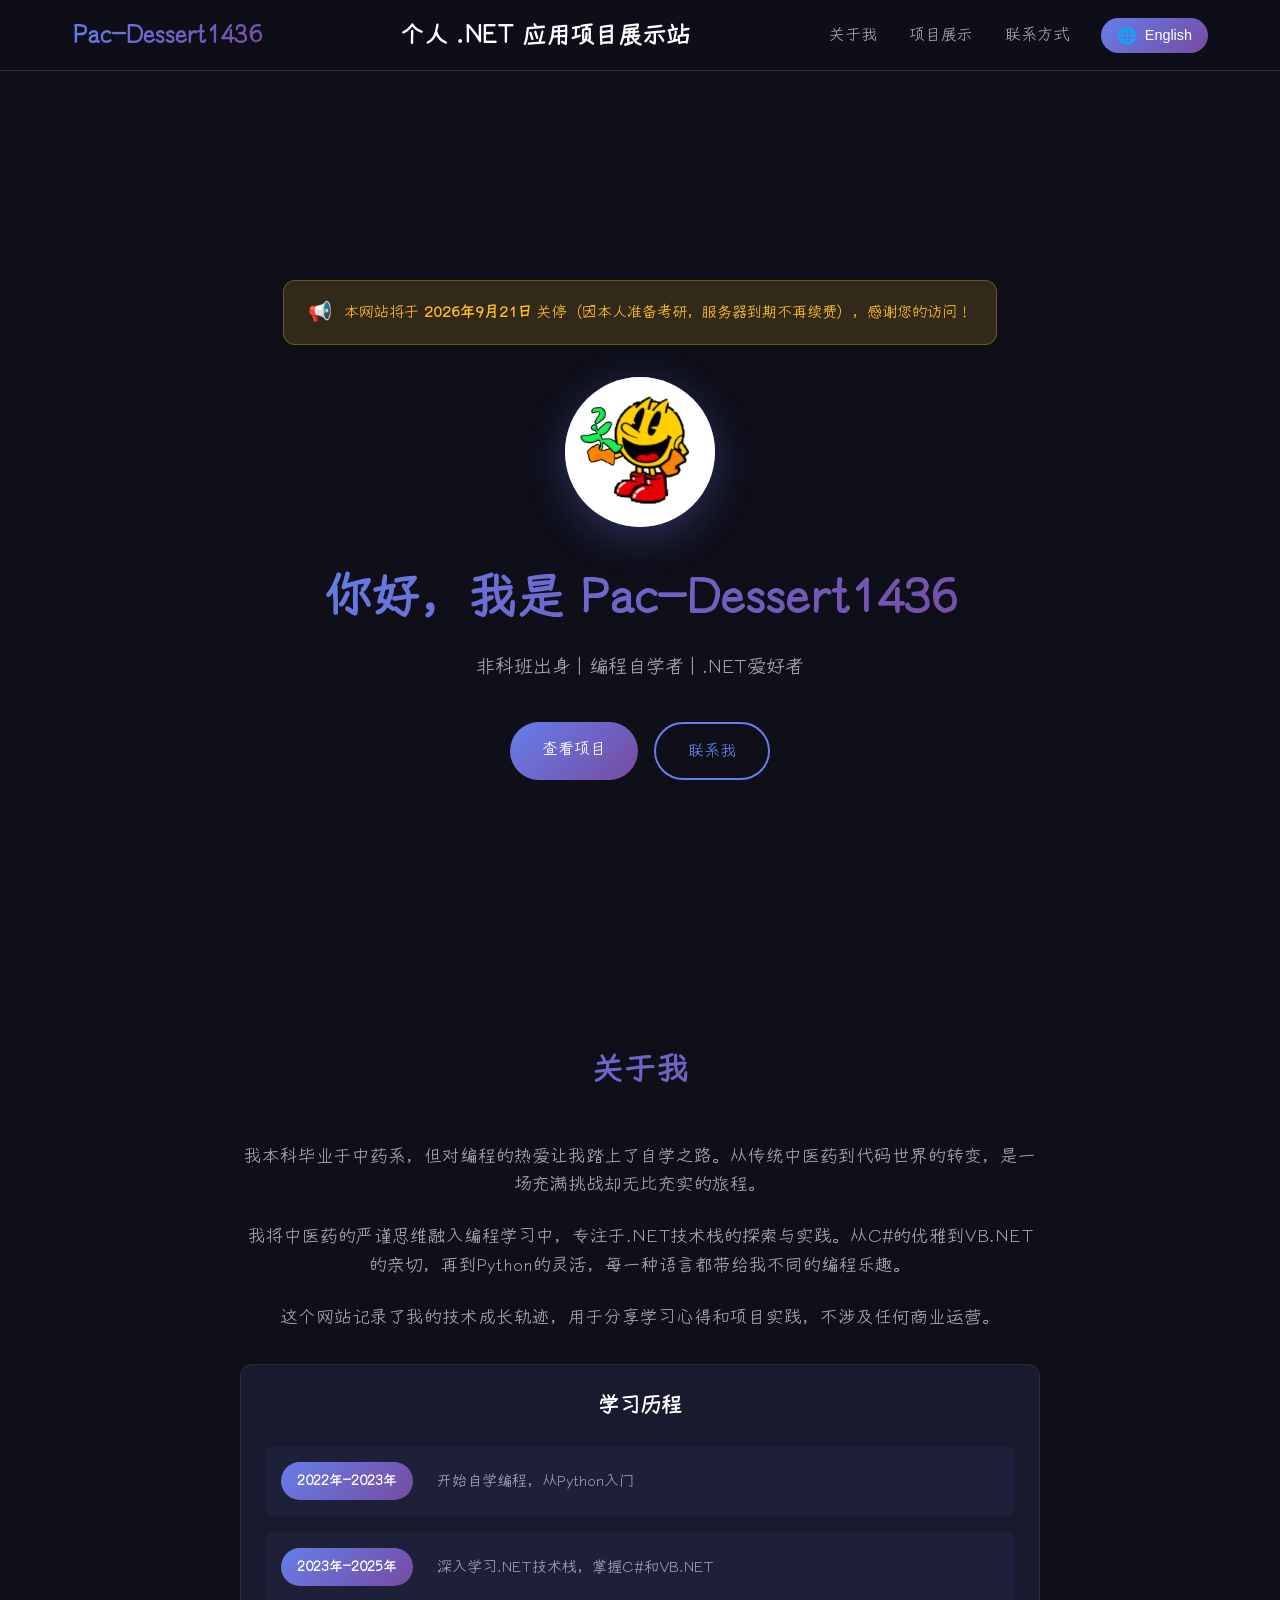
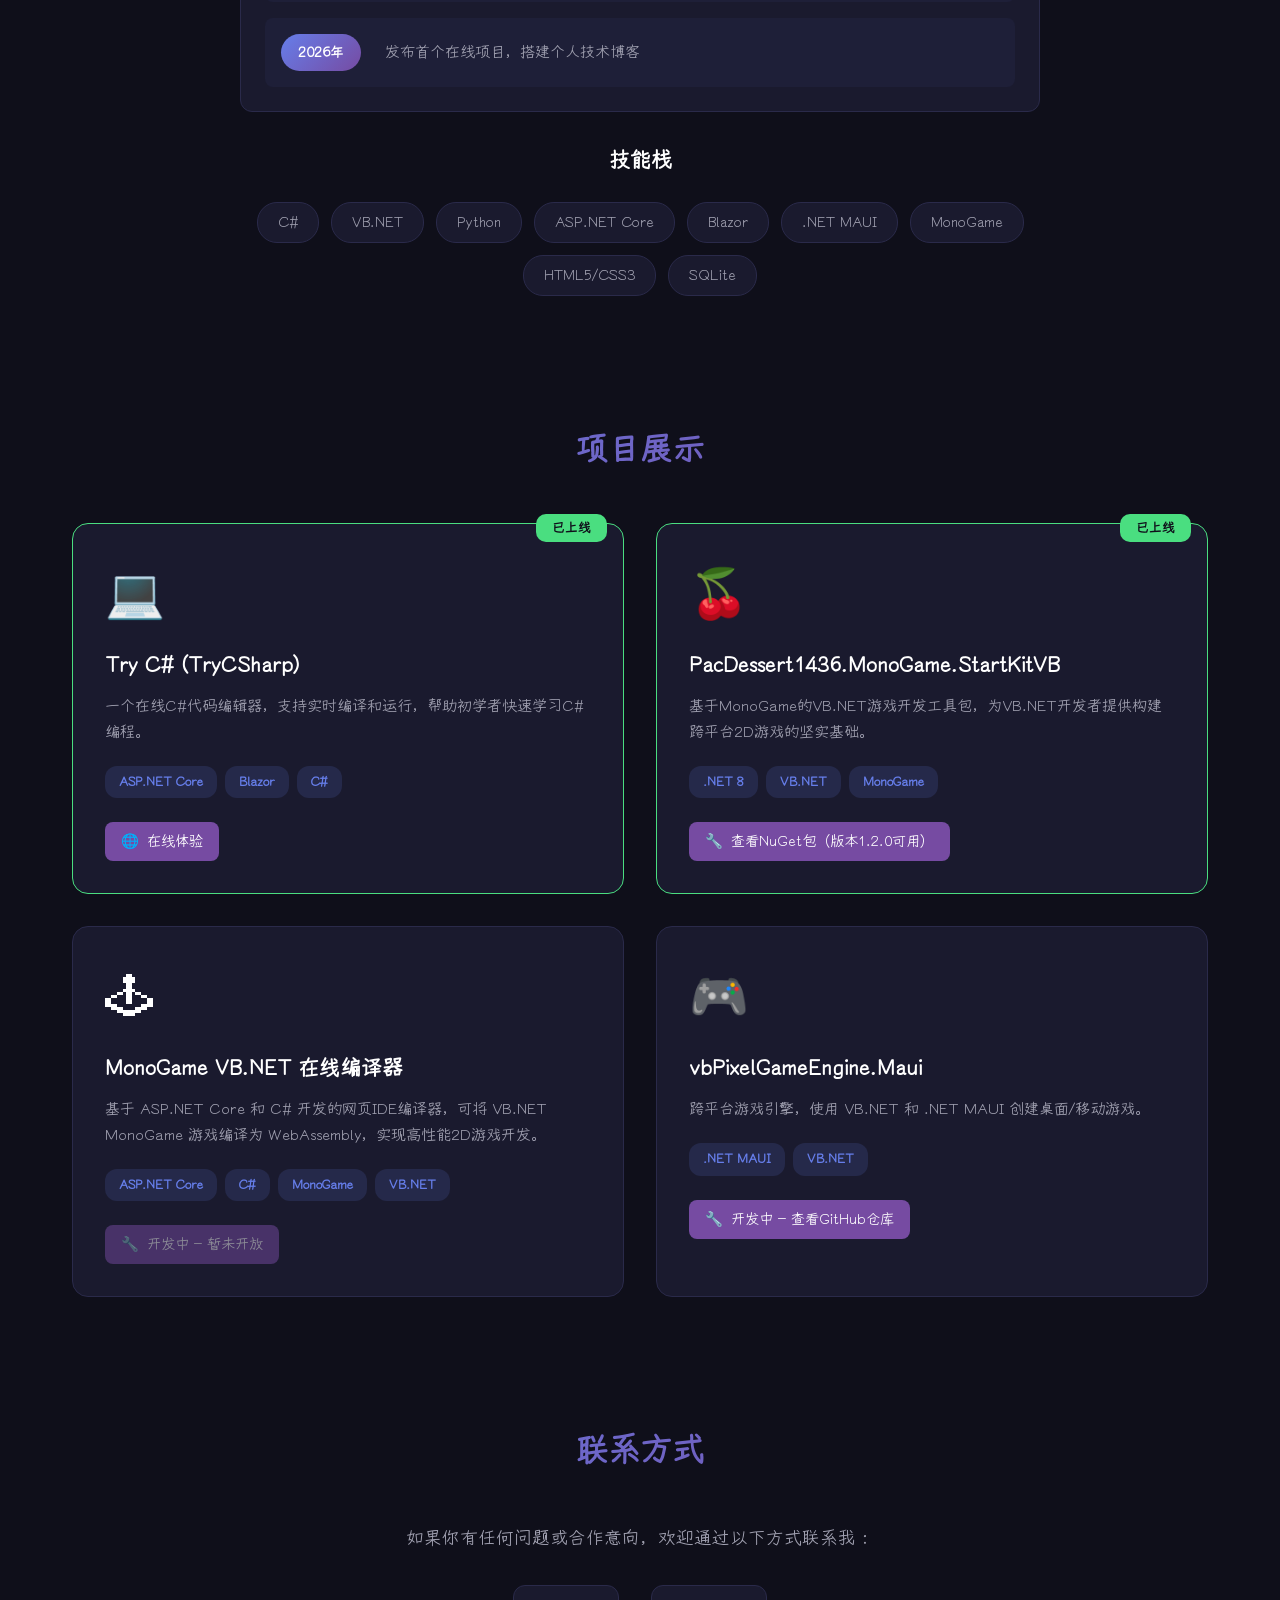
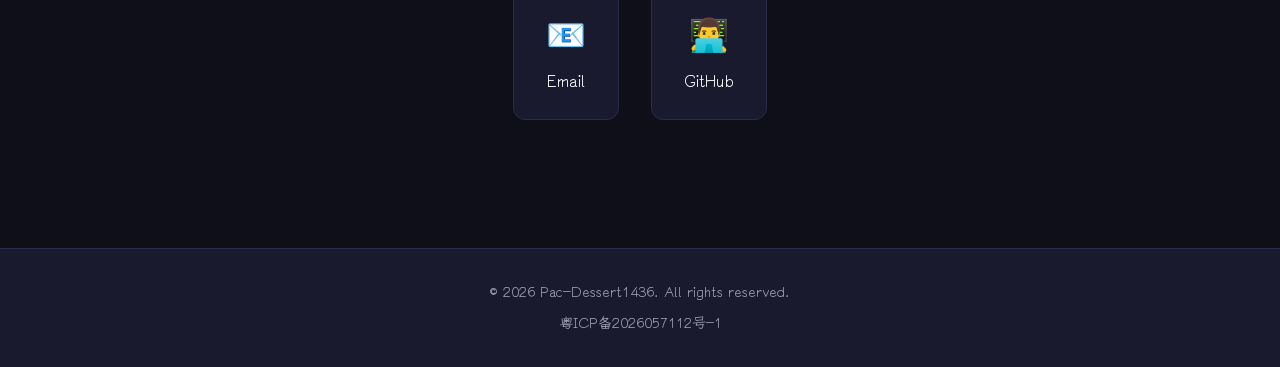
==== commit 24406775: "Update MonoGame template version number" ====
--- a/index.html
+++ b/index.html
@@ -123,7 +123,7 @@
                     <div class="project-links">
                         <a href="https://www.nuget.org/packages/PacDessert1436.MonoGame.StartKitVB/" target="_blank"
                             class="project-link">
-                            <span>🔧</span> 查看NuGet包（版本1.1.3可用）
+                            <span>🔧</span> 查看NuGet包（版本1.2.0可用）
                         </a>
                     </div>
                 </div>
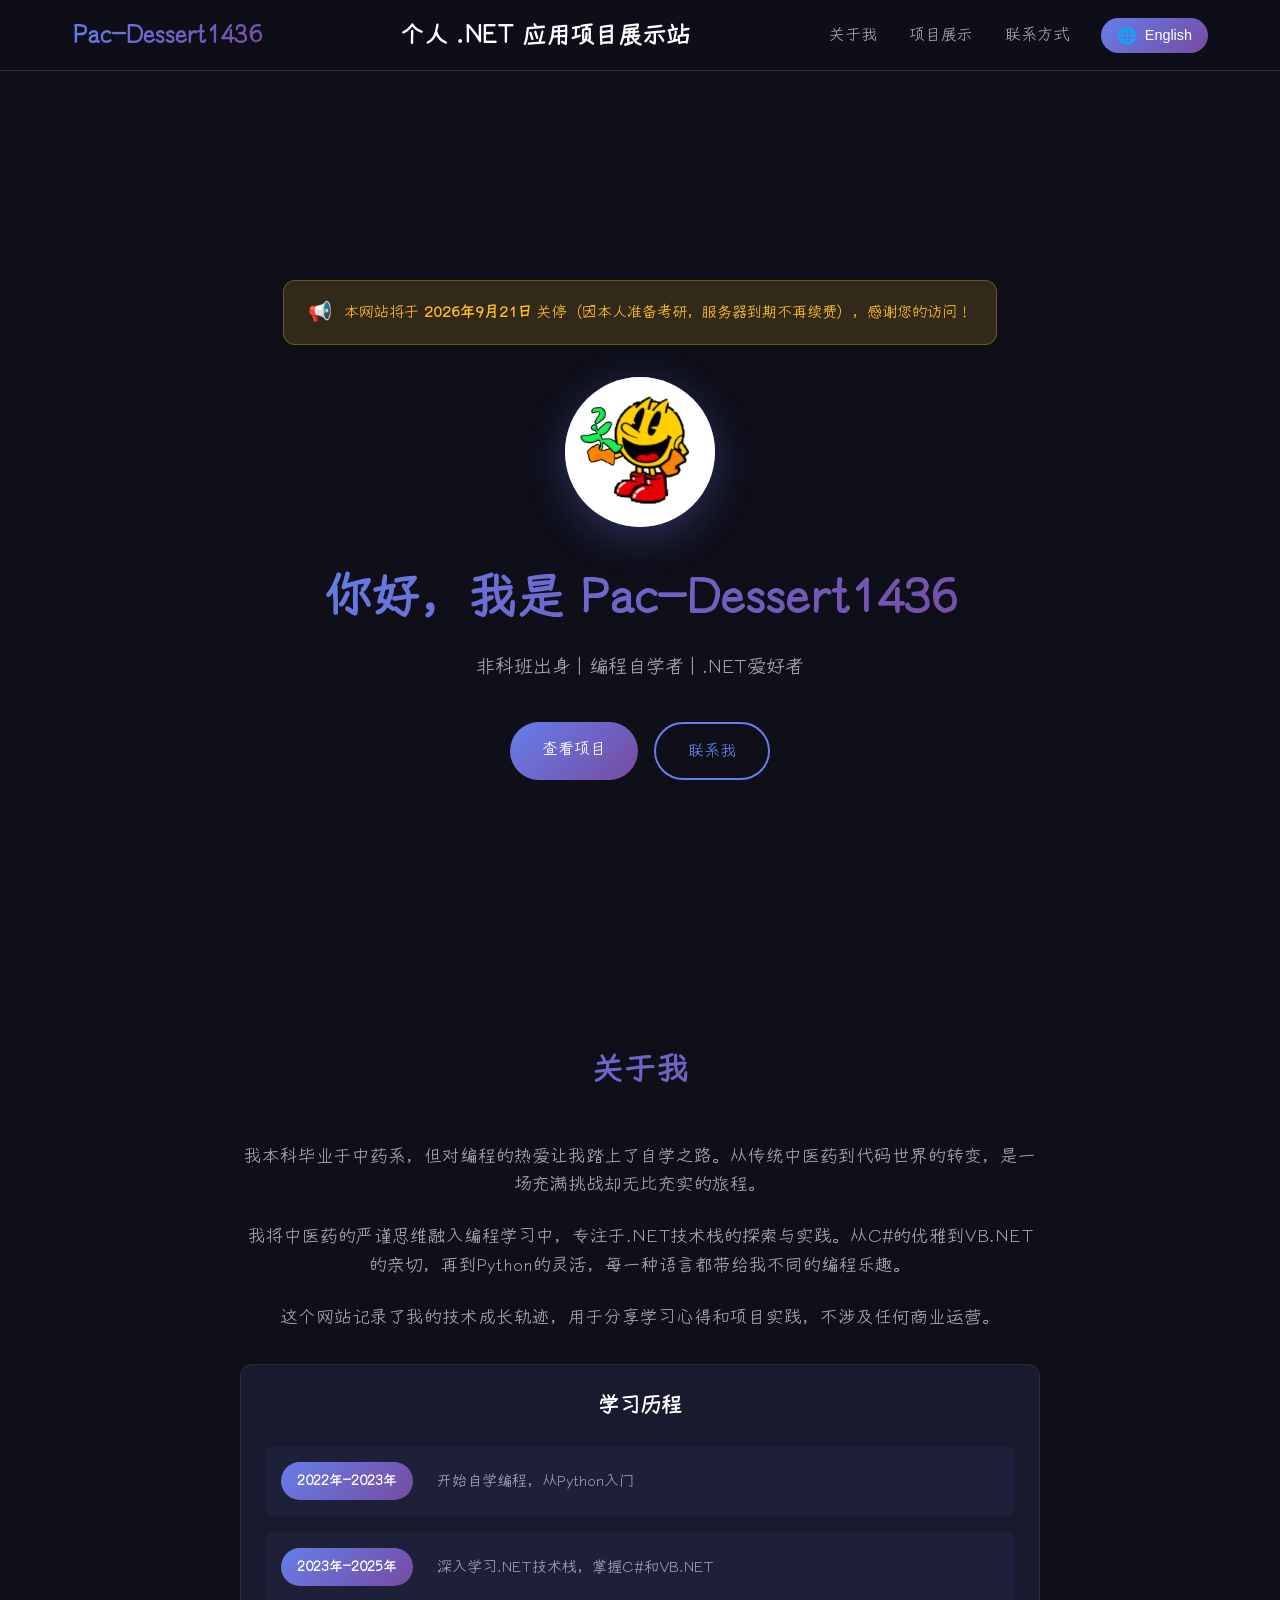
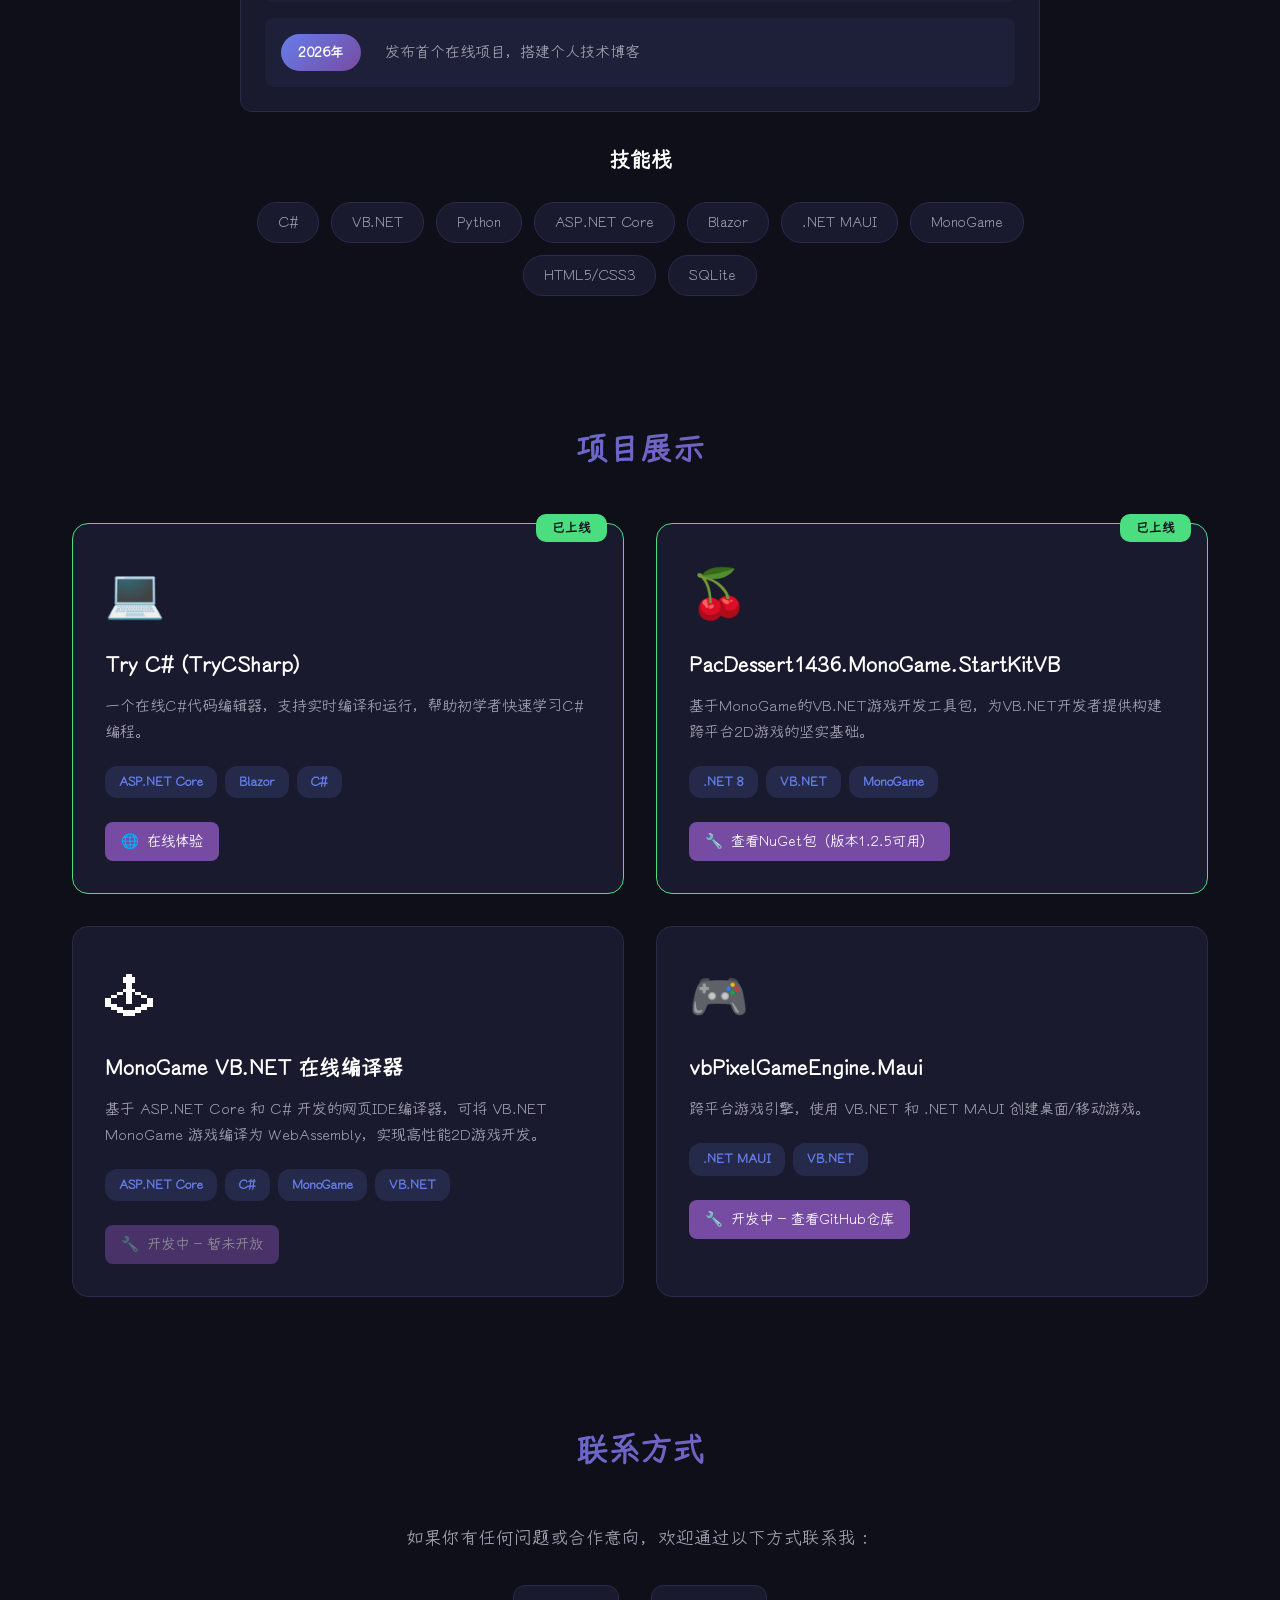
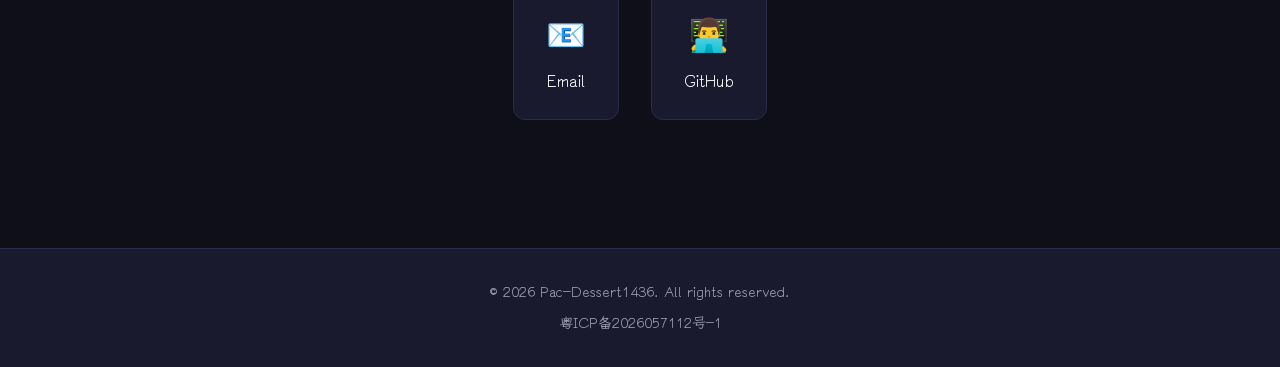
==== commit 3dbf688a: "Update MonoGame template version number Now updated to 1.2.3 as the current latest version." ====
--- a/index.html
+++ b/index.html
@@ -123,7 +123,7 @@
                     <div class="project-links">
                         <a href="https://www.nuget.org/packages/PacDessert1436.MonoGame.StartKitVB/" target="_blank"
                             class="project-link">
-                            <span>🔧</span> 查看NuGet包（版本1.2.0可用）
+                            <span>🔧</span> 查看NuGet包（版本1.2.5可用）
                         </a>
                     </div>
                 </div>
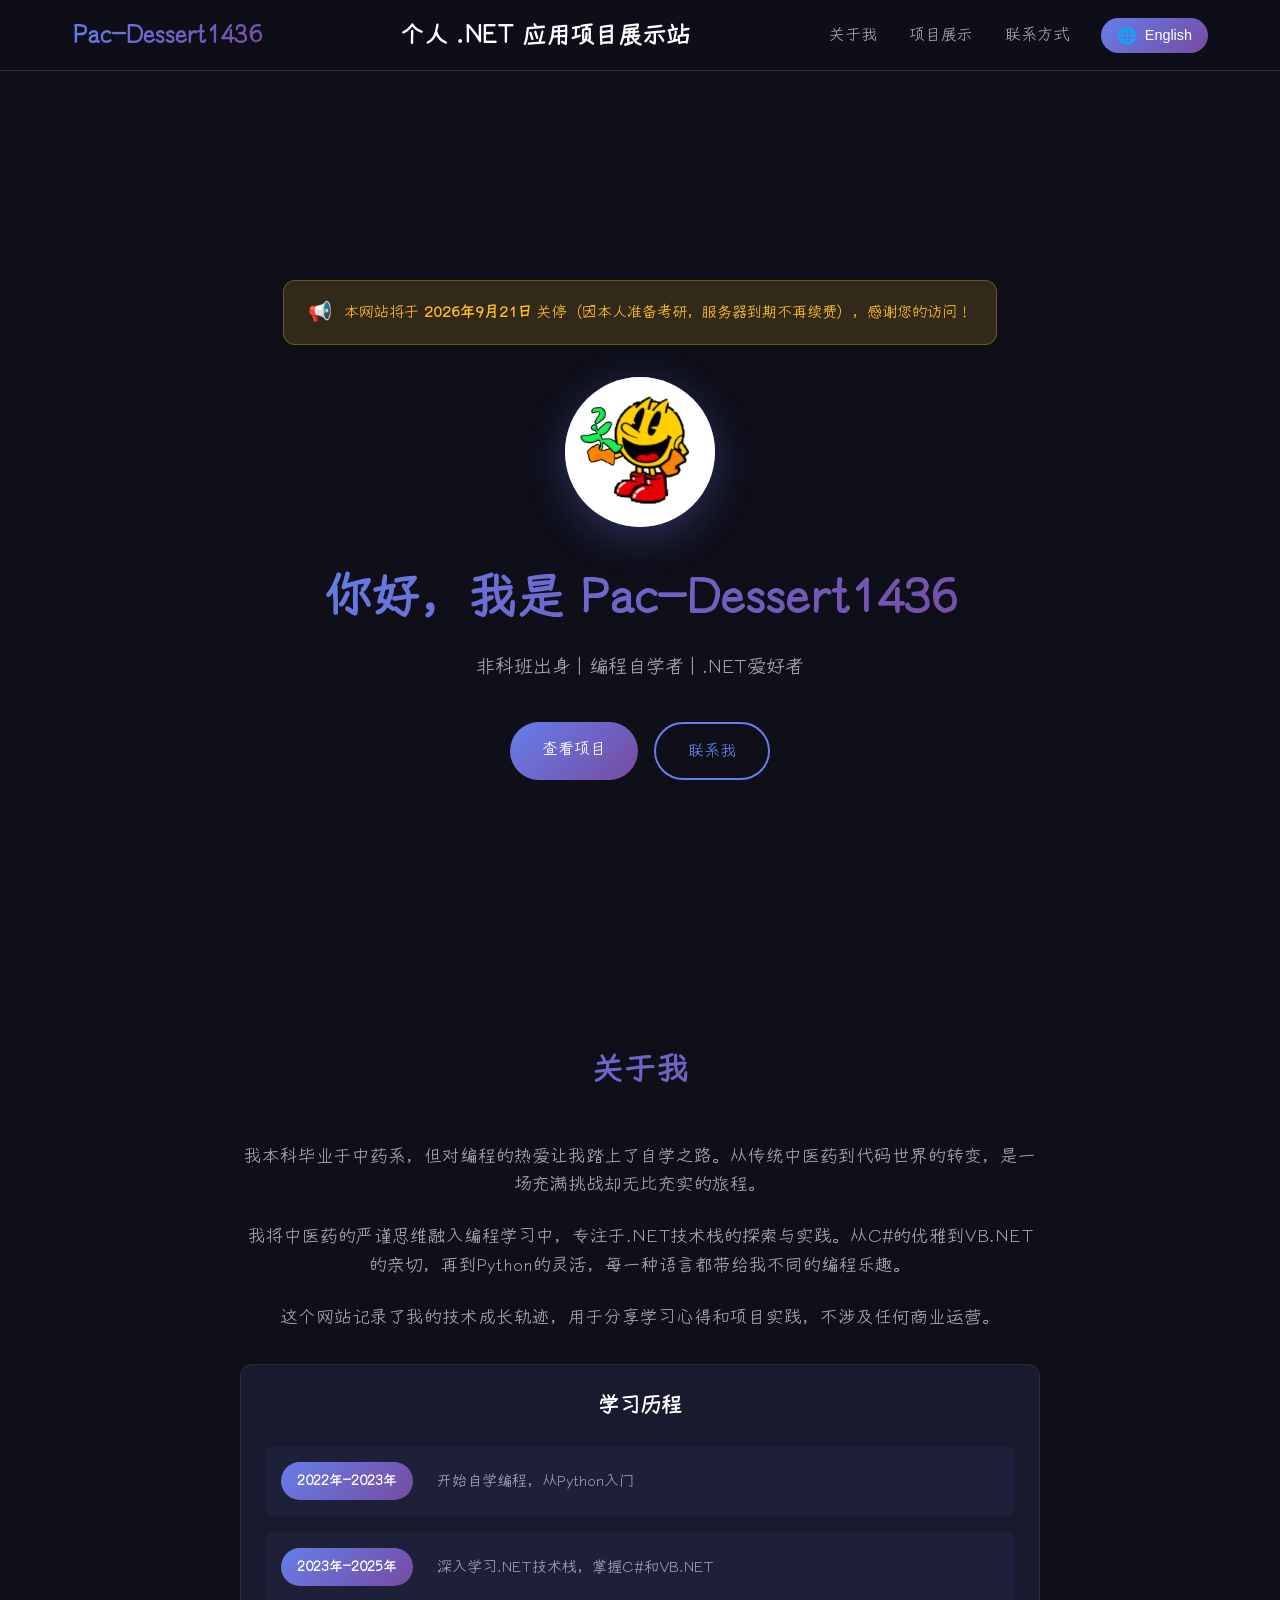
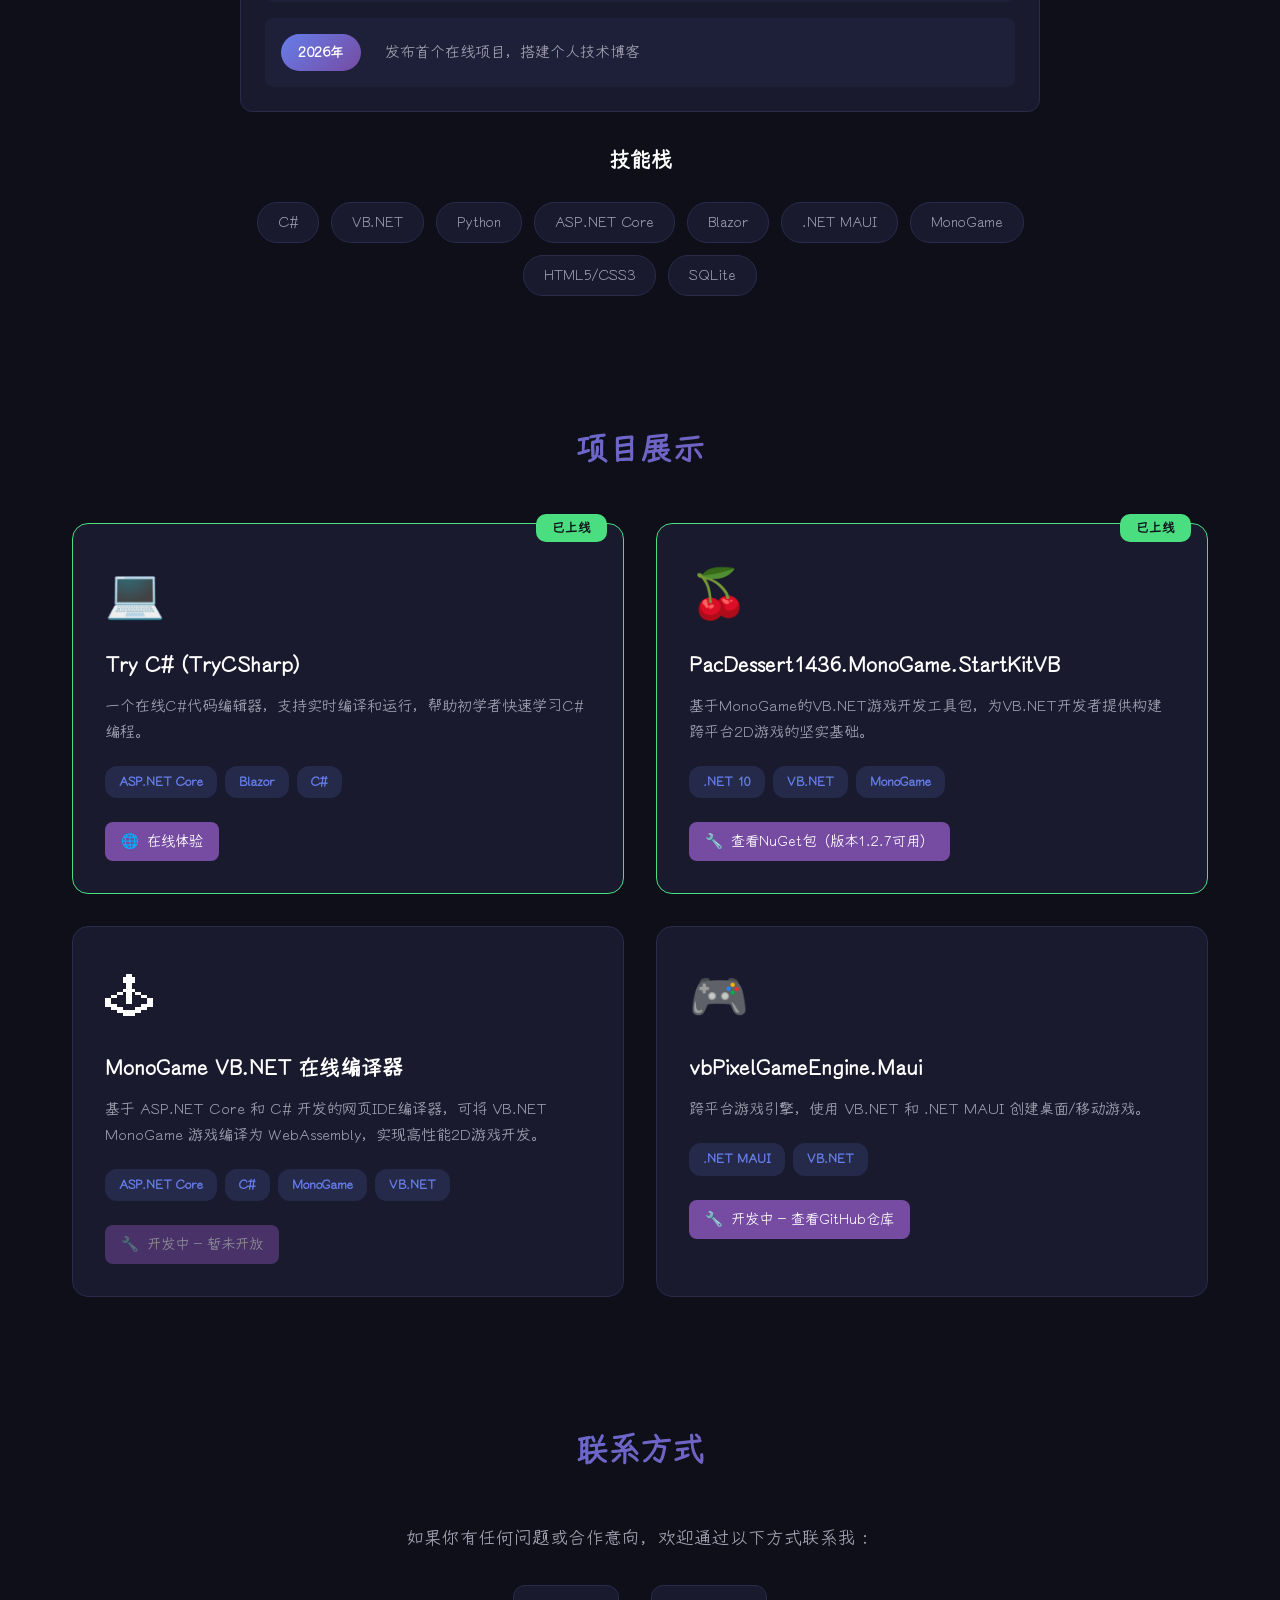
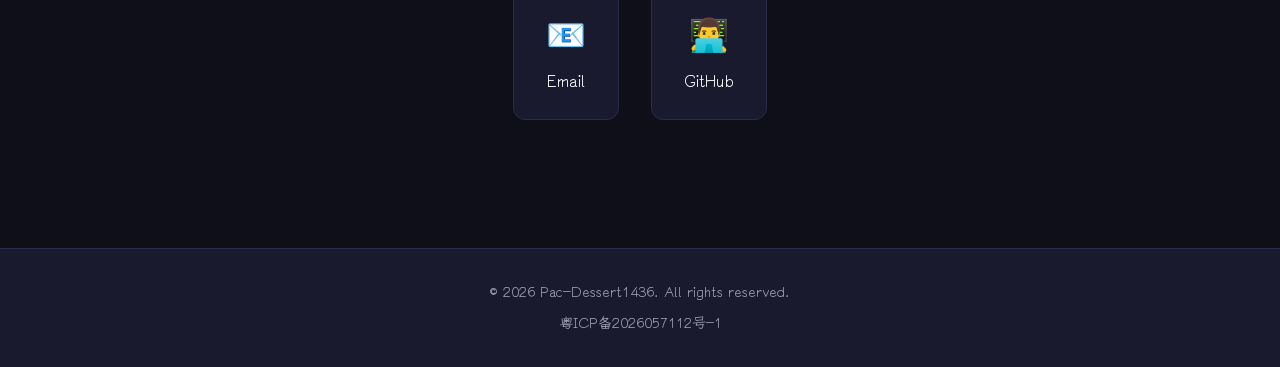
==== commit 70d0679c: "Update version number of MonoGameStartKitVB Also corrected the target framework info; this game temp" ====
--- a/index.html
+++ b/index.html
@@ -116,14 +116,14 @@
                     <h3 class="project-title">PacDessert1436.MonoGame.StartKitVB</h3>
                     <p class="project-description">基于MonoGame的VB.NET游戏开发工具包，为VB.NET开发者提供构建跨平台2D游戏的坚实基础。</p>
                     <div class="project-tech">
-                        <span class="tech-tag">.NET 8</span>
+                        <span class="tech-tag">.NET 10</span>
                         <span class="tech-tag">VB.NET</span>
                         <span class="tech-tag">MonoGame</span>
                     </div>
                     <div class="project-links">
                         <a href="https://www.nuget.org/packages/PacDessert1436.MonoGame.StartKitVB/" target="_blank"
                             class="project-link">
-                            <span>🔧</span> 查看NuGet包（版本1.2.5可用）
+                            <span>🔧</span> 查看NuGet包（版本1.2.7可用）
                         </a>
                     </div>
                 </div>
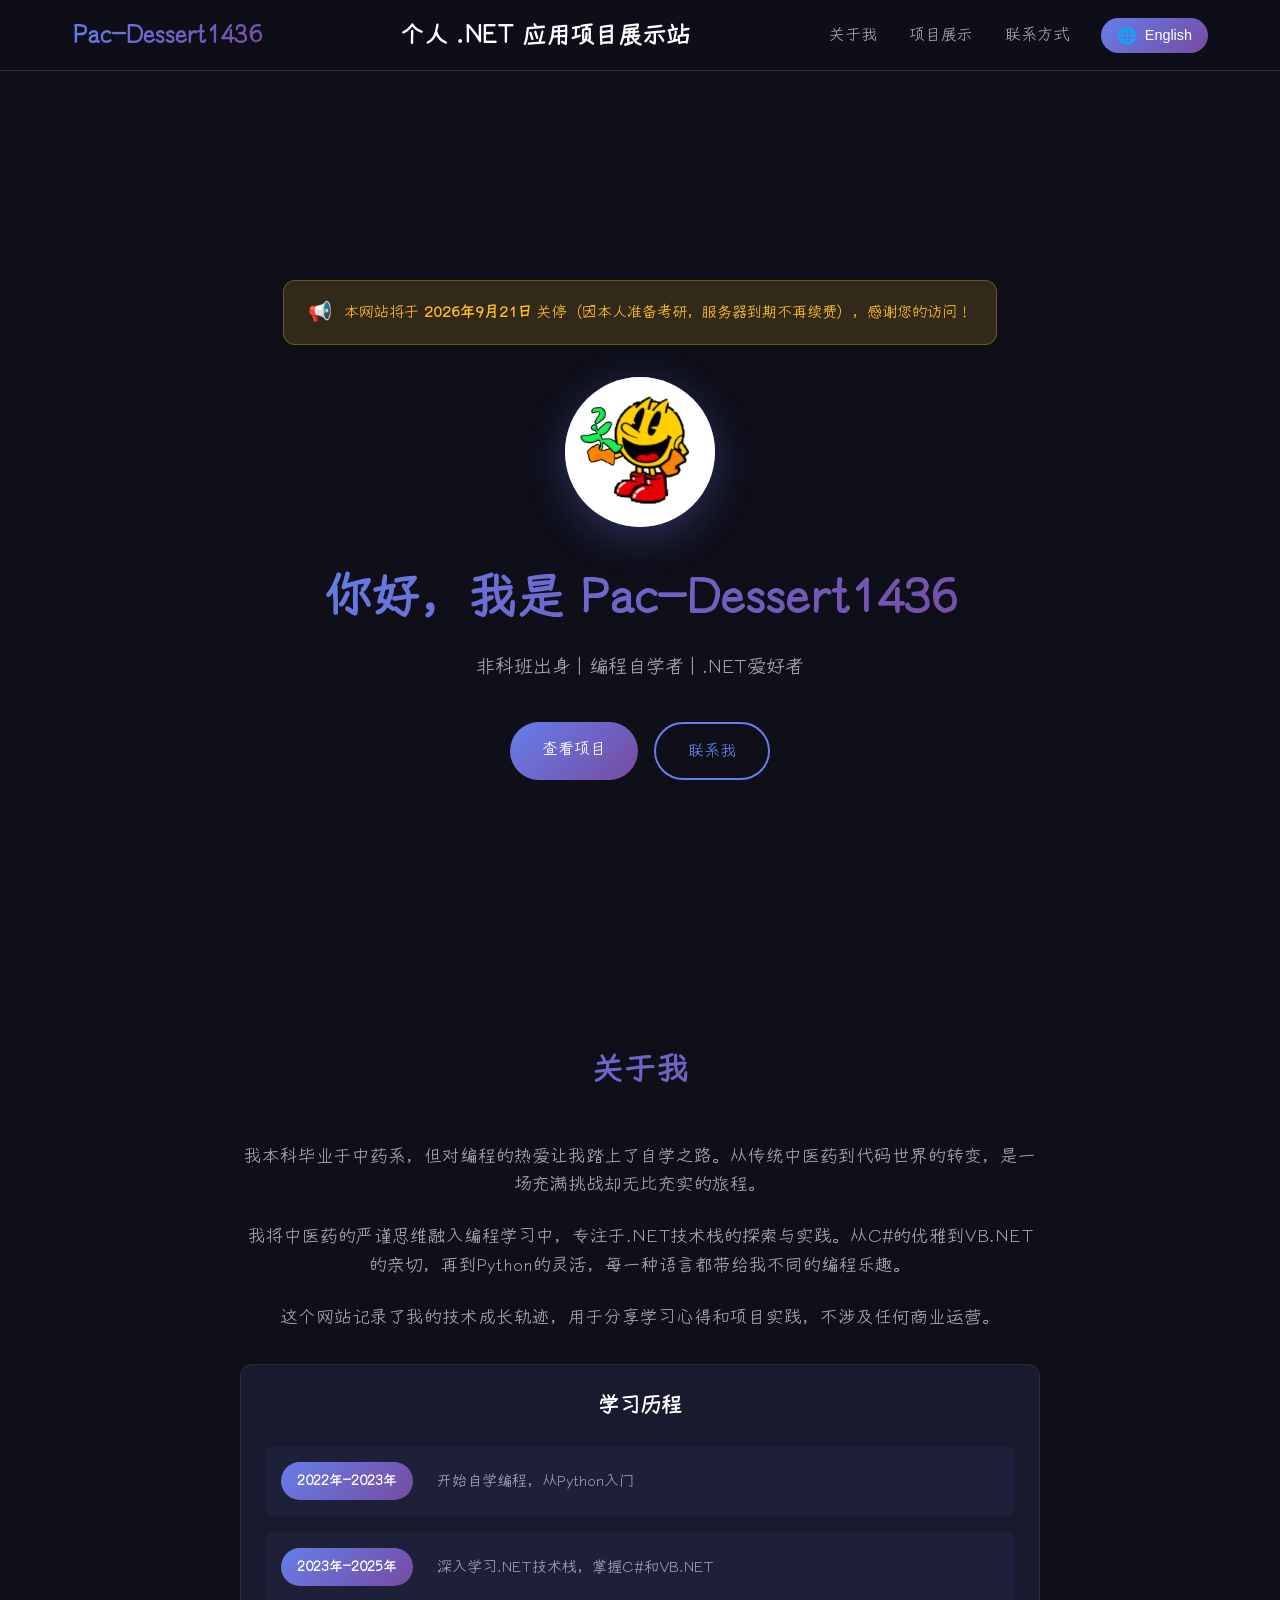
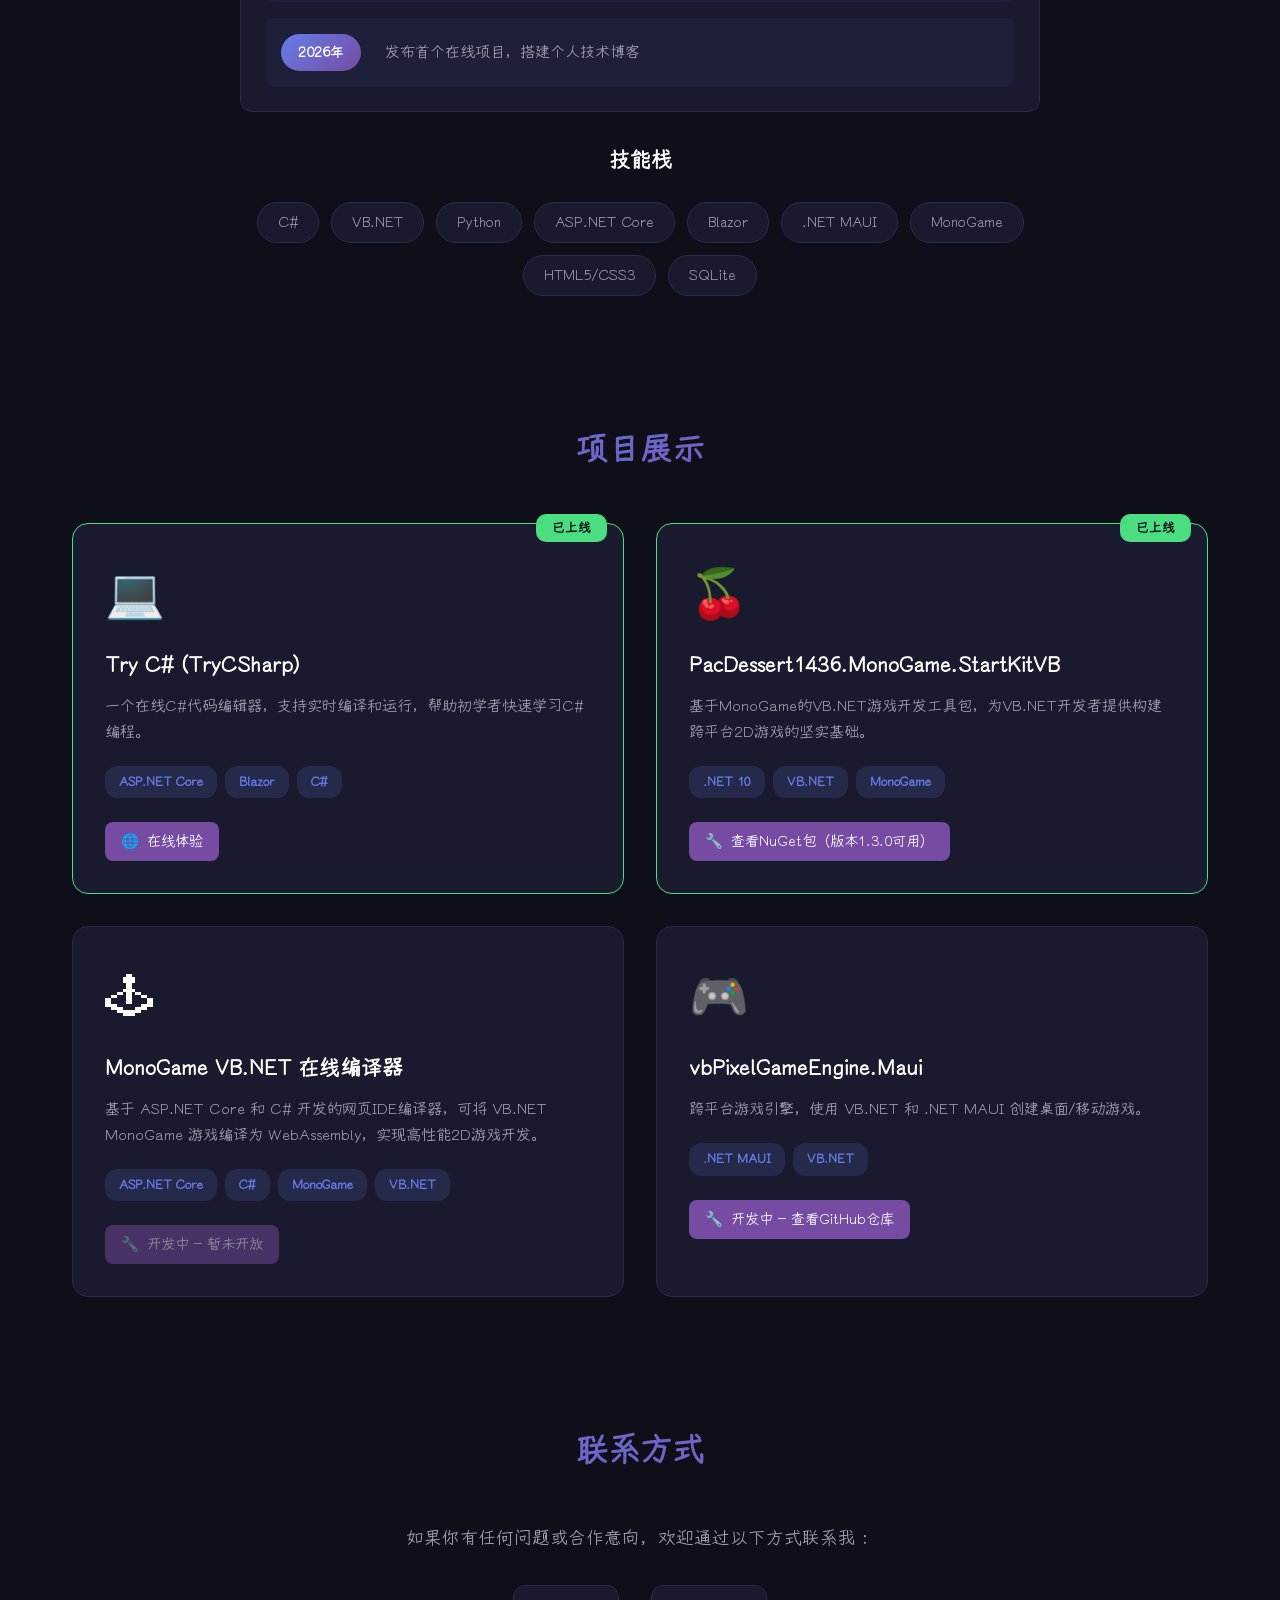
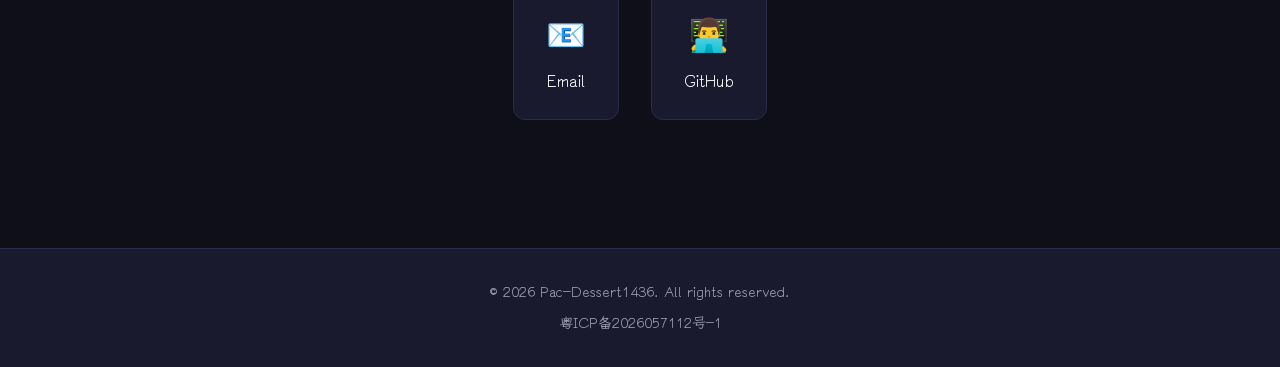
==== commit 6bb84234: "Sync package info before server shutdown The NuGet package `PacDessert1436.MonoGame.StartKitVB` has " ====
--- a/index.html
+++ b/index.html
@@ -123,7 +123,7 @@
                     <div class="project-links">
                         <a href="https://www.nuget.org/packages/PacDessert1436.MonoGame.StartKitVB/" target="_blank"
                             class="project-link">
-                            <span>🔧</span> 查看NuGet包（版本1.2.7可用）
+                            <span>🔧</span> 查看NuGet包（版本1.3.0可用）
                         </a>
                     </div>
                 </div>
